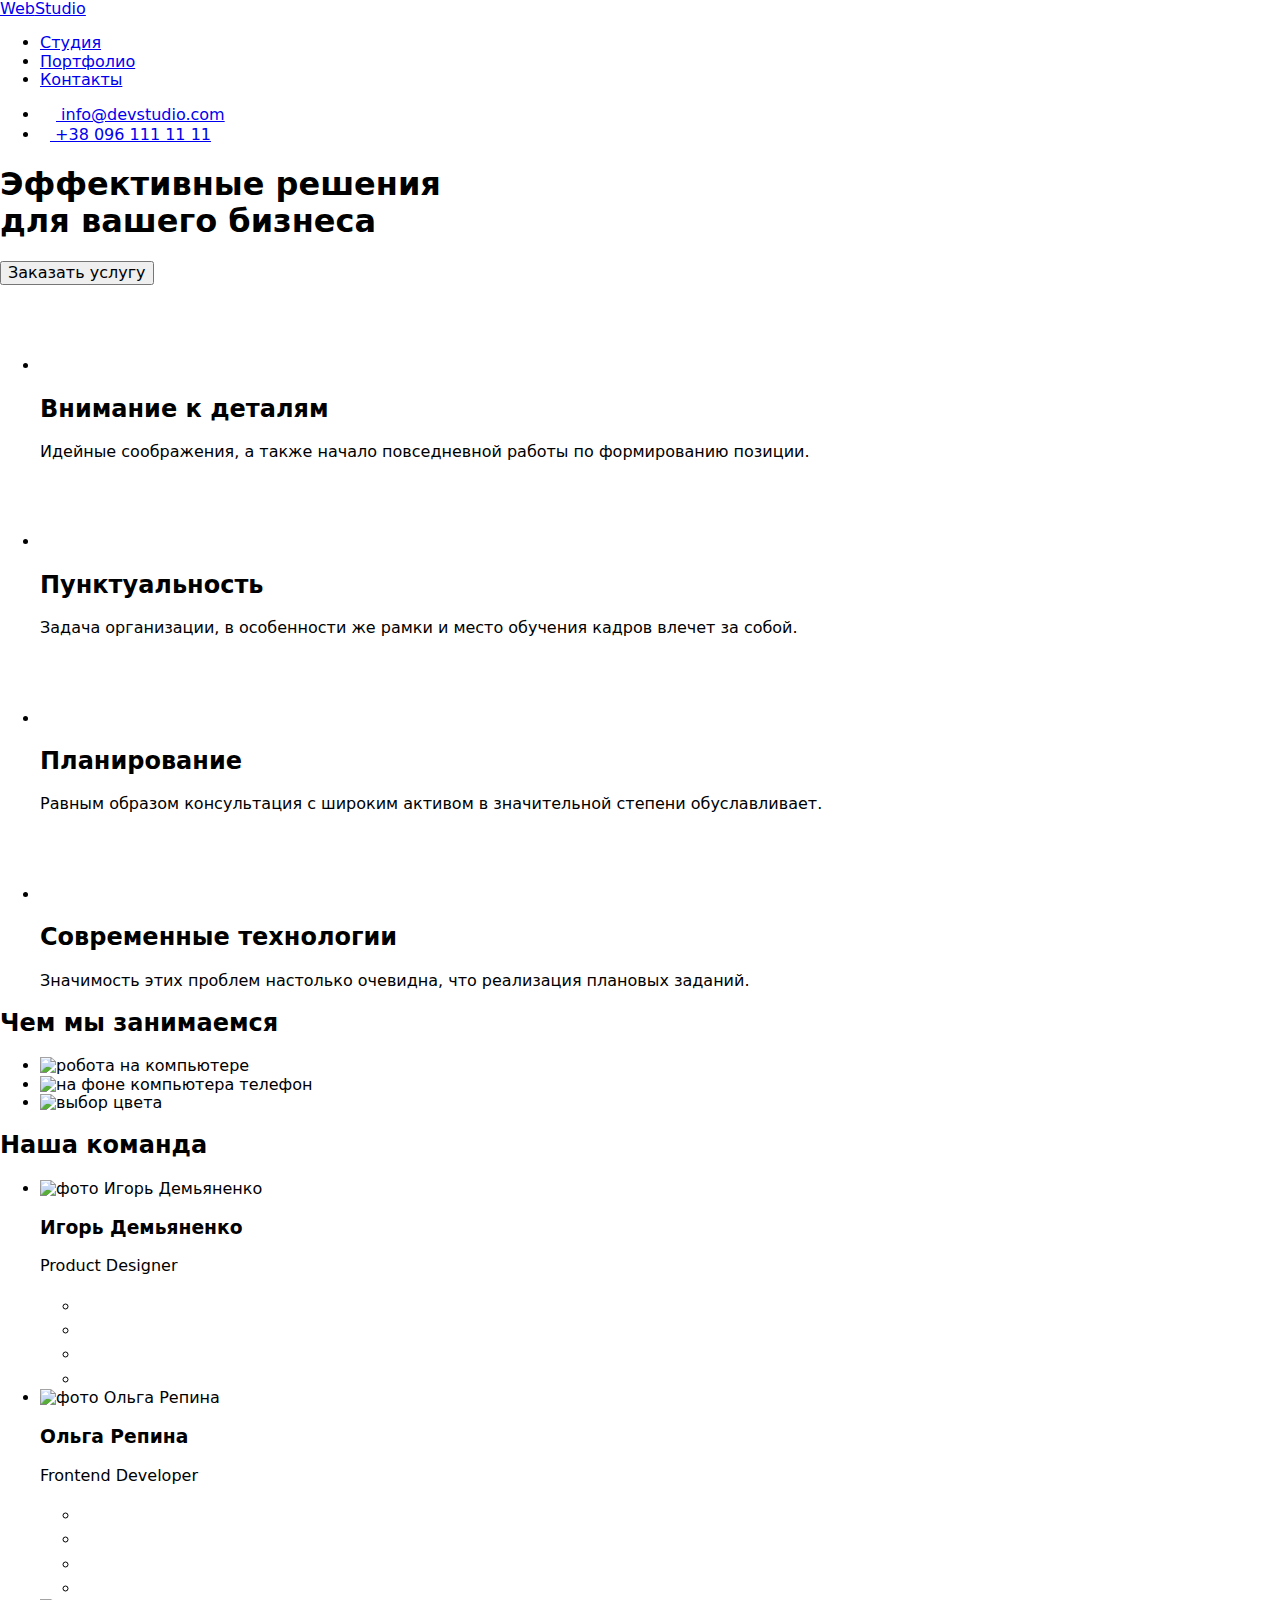
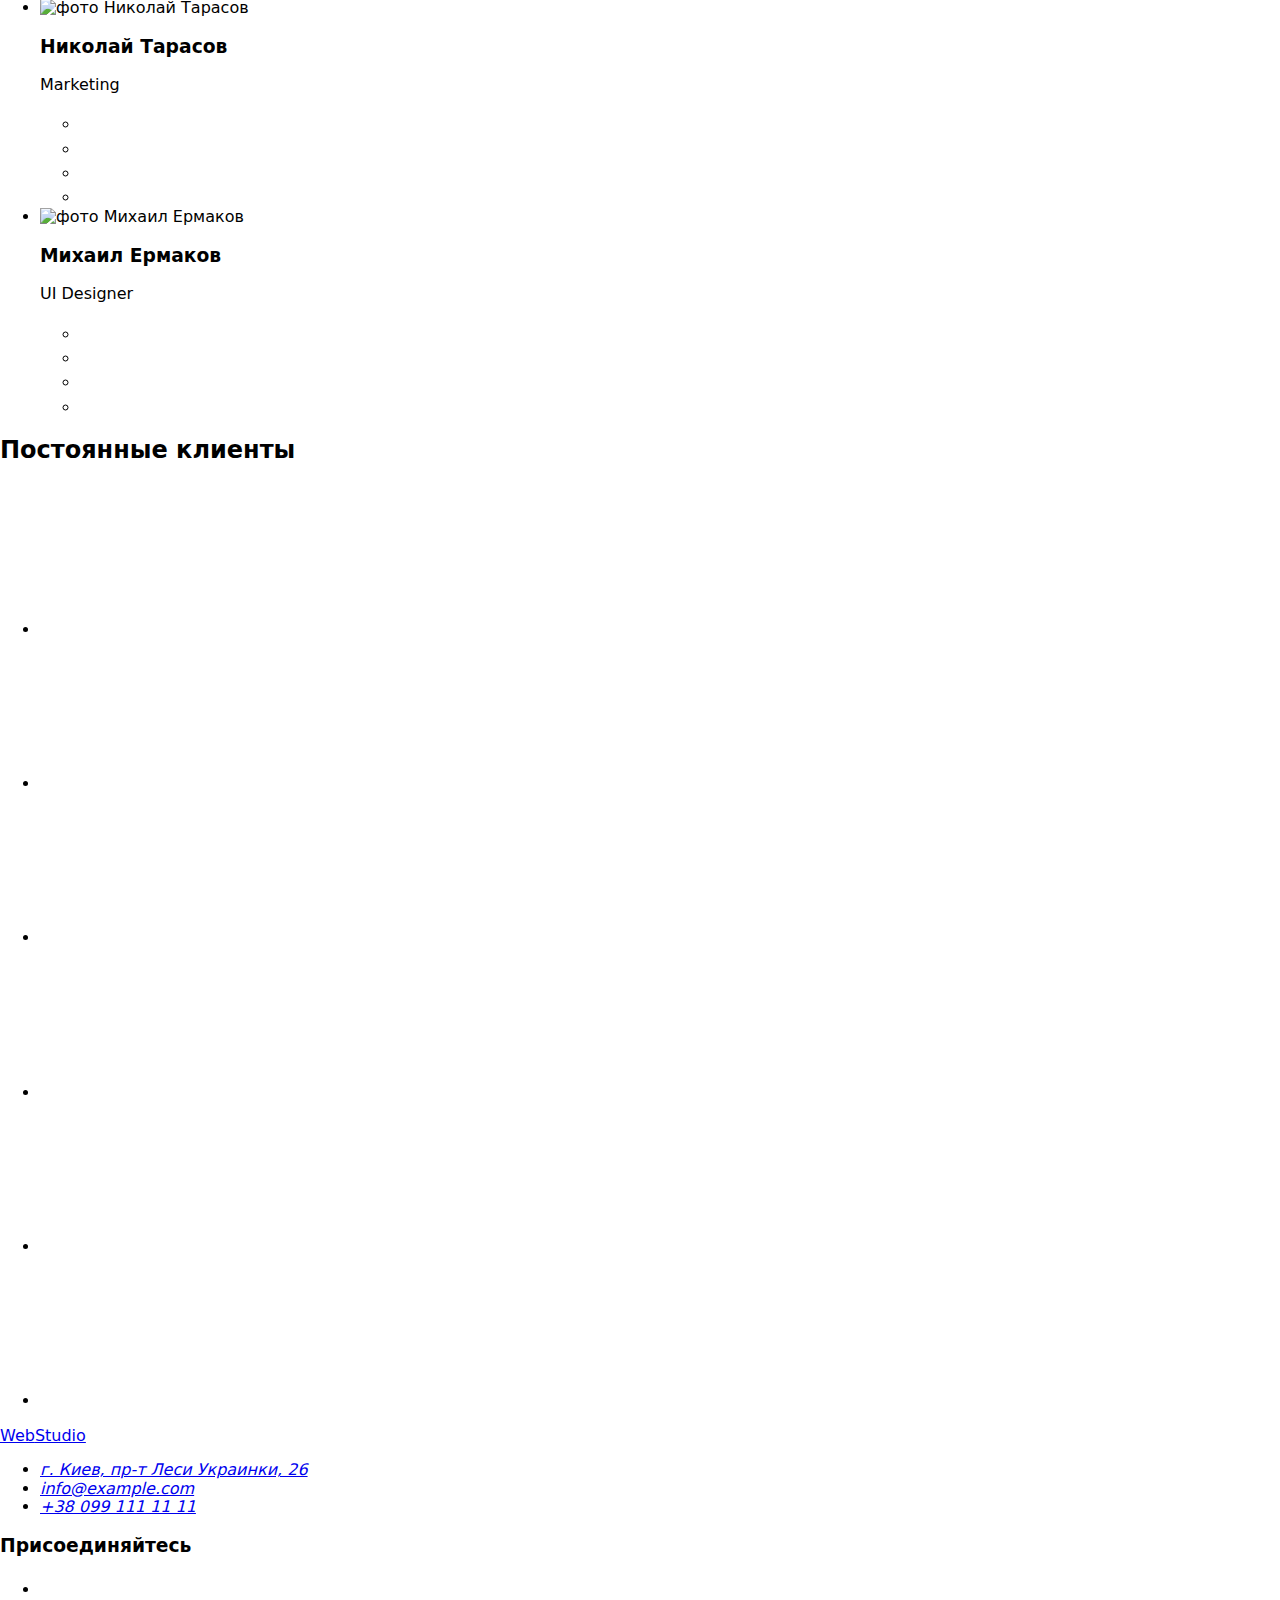
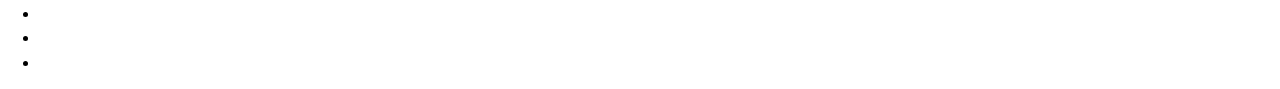
==== index.html @ d93a657e "Create index.html" ====
<!DOCTYPE html>
<html lang="ru">
  <head>
    <meta charset="UTF-8" />
    <meta http-equiv="X-UA-Compatible" content="IE=edge" />
    <meta name="viewport" content="width=device-width, initial-scale=1.0" />

    <link rel="preconnect" href="https://fonts.googleapis.com" />
    <link rel="preconnect" href="https://fonts.gstatic.com" crossorigin />
    <link
      href="https://fonts.googleapis.com/css2?family=Raleway:wght@700&family=Roboto:wght@400;500;700;900&display=swap"
      rel="stylesheet"
    />
    <link
      rel="stylesheet"
      href="https://cdnjs.cloudflare.com/ajax/libs/modern-normalize/1.1.0/modern-normalize.min.css"
    />
    <link rel="stylesheet" href="./css/styles.css" />
    <title>Студия</title>
  </head>
  <body>
    <!-- шапка сайта-->
    <header class="header">
      <div class="container main-nav">
        <a href="index.html" class="logo" lang="en"
          ><span class="logo-web">Web</span><span>Studio</span></a
        >

        <nav>
          <ul class="nav-list">
            <li class="nav-list-item">
              <a href="./index.html" class="nav-link current">Студия</a>
            </li>
            <li class="nav-list-item">
              <a href="./portfolio.html" class="nav-link">Портфолио</a>
            </li>
            <li class="nav-list-item">
              <a href="#" class="nav-link">Контакты</a>
            </li>
          </ul>
        </nav>

        <ul class="info-list">
          <li class="info-list-item">
            
            <a href="mailto:info@example.com" class="info-link"
              >
              <svg class="info-icon" width="16px" height="12px">
              <use href="./images/symbol-defs.svg#icon-envelope"></use>
            </svg><span> info@devstudio.com</span></a
            >
          </li>
          <li class="info-list-item">
            
            <a href="tel:+380991111111" class="info-link"><svg class="info-icon" width="10px" height="16px">
              <use href="./images/symbol-defs.svg#icon-tel"></use>
            </svg><span> +38 096 111 11 11</span>
              </a>
          </li>
        </ul>
      </div>
    </header>
    <!-- основная часть сайта-->
    <main>
      <!--герой-->

      <section class="hero">
        <h1 class="hero-text">
          Эффективные решения <br />
          для вашего бизнеса
        </h1>
        <button class="hero-button" type="button">Заказать услугу</button>
      </section>

      <!-- Особенности-->
      <section class="section">
        <div class="container">
          <ul class="feature-list">
            <li class="feature-list-item">
             <div class="feature-img"> <svg width="70px" height="70px">
                <use class="feature-img-1" href="./images/symbol-defs.svg#icon-Vector"></use>
              </svg></div>
              <h2 class="feature-item-title">Внимание к деталям</h2>
              <p class="feature-item-text">
                Идейные соображения, а также начало повседневной работы по
                формированию позиции.
              </p>
            </li>

            <li class="feature-list-item">
              <div class="feature-img"> <svg width="70px" height="70px">
                <use class="feature-img-1" href="./images/symbol-defs.svg#icon-Vector-1" ></use>
              </svg></div>
              <h2 class="feature-item-title">Пунктуальность</h2>
              <p class="feature-item-text">
                Задача организации, в особенности же рамки и место обучения
                кадров влечет за собой.
              </p>
            </li>

            <li class="feature-list-item">
              <div class="feature-img"> <svg width="70px" height="70px">
                <use class="feature-img-1" href="./images/symbol-defs.svg#icon-Vector-2"></use>
              </svg></div>
              <h2 class="feature-item-title">Планирование</h2>
              <p class="feature-item-text">
                Равным образом консультация с широким активом в значительной
                степени обуславливает.
              </p>
            </li>

            <li class="feature-list-item">
              <div class="feature-img"> <svg width="70px" height="70px">
                <use class="feature-img-1" href="./images/symbol-defs.svg#icon-astronaut"></use>
              </svg></div>
              <h2 class="feature-item-title">Современные технологии</h2>
              <p class="feature-item-text">
                Значимость этих проблем настолько очевидна, что реализация
                плановых заданий.
              </p>
            </li>
          </ul>
        </div>
      </section>

      <section class="container">
        <h2 class="title">Чем мы занимаемся</h2>
        <ul class="title-list">
          <li>
          
              <img
                src="./images/img-01.jpg"
                width="370"
                alt="робота на компьютере"
            />
          </li>

          <li>
            <img
                src="./images/img-02.jpg"
                width="370"
                alt="на фоне компьютера телефон"
            />
          </li>

          <li>
             <img src="./images/img-03.jpg" width="370" alt="выбор цвета"
            /></a>
          </li>
        </ul>
      </section>

      <!--наша команда-->

      <section class="team-info section">
        <div class="container">
          <h2 class="title">Наша команда</h2>

          <ul class="team-work">
            <li class="team-card">
              <div class="team">
                <img
                  src="./images/img-1.jpg"
                  width="270"
                  alt="фото Игорь Демьяненко "
                />

                <div class="team-content">
                  <h3 class="team-name">Игорь Демьяненко</h3>
                  <p class="team-text">Product Designer</p>
                  <ul class="social-link">
                    <li class="social-team-item">
               <a class="social-team-link" href="#">
                    <svg class="social-team" width="20px" height="20px"><use href="images\symbol-defs.svg#icon-instagram"></use></svg></a></li>
                    
                    <li class="social-team-item">
               <a class="social-team-link" href="#">
                 <svg class="social-team" width="20px" height="20px"><use href="images\symbol-defs.svg#icon-twitter"></use></svg></a></li>
                   <li class="social-team-item">
               <a class="social-team-link" href="#">                 
                 <svg class="social-team" width="20px" height="20px"><use href="images\symbol-defs.svg#icon-facebook"></use></svg></a></li>
                    <li class="social-team-item">
               <a class="social-team-link" href="#"> 
                   <svg class="social-team" width="20px" height="20px"><use href="images\symbol-defs.svg#icon-linkedin"></use></svg></a></li>
                   
                  </ul>
                </div> 
              </div>
            </li>

            <li class="team-card">
              <div class="team">
                <img
                  src="./images/img-2.jpg"
                  width="270"
                  alt="фото Ольга Репина"
                />
                <div class="team-content">
                  <h3 class="team-name">Ольга Репина</h3>
                  <p class="team-text">Frontend Developer</p>
                  <ul class="social-link">
                    <li class="social-team-item">
               <a class="social-team-link" href="#">
                    <svg class="social-team" width="20px" height="20px"><use href="images\symbol-defs.svg#icon-instagram"></use></svg></a></li>
                    
                    <li class="social-team-item">
               <a class="social-team-link" href="#">
                 <svg class="social-team" width="20px" height="20px"><use href="images\symbol-defs.svg#icon-twitter"></use></svg></a></li>
                   <li class="social-team-item">
               <a class="social-team-link" href="#">                 
                 <svg class="social-team" width="20px" height="20px"><use href="images\symbol-defs.svg#icon-facebook"></use></svg></a></li>
                    <li class="social-team-item">
               <a class="social-team-link" href="#"> 
                   <svg class="social-team" width="20px" height="20px"><use href="images\symbol-defs.svg#icon-linkedin"></use></svg></a></li>
                   
                  </ul>
                </div>
              </div>
            </li>

            <li class="team-card">
              <div class="team">
                <img
                  src="./images/img-3.jpg"
                  width="270"
                  alt="фото Николай Тарасов "
                />
                <div class="team-content">
                  <h3 class="team-name">Николай Тарасов</h3>
                  <p class="team-text">Marketing</p>
                  <ul class="social-link">
                    <li class="social-team-item">
               <a class="social-team-link" href="#">
                    <svg class="social-team" width="20px" height="20px"><use href="images\symbol-defs.svg#icon-instagram"></use></svg></a></li>
                    
                    <li class="social-team-item">
               <a class="social-team-link" href="#">
                 <svg class="social-team" width="20px" height="20px"><use href="images\symbol-defs.svg#icon-twitter"></use></svg></a></li>
                   <li class="social-team-item">
               <a class="social-team-link" href="#">                 
                 <svg class="social-team" width="20px" height="20px"><use href="images\symbol-defs.svg#icon-facebook"></use></svg></a></li>
                    <li class="social-team-item">
               <a class="social-team-link" href="#"> 
                   <svg class="social-team" width="20px" height="20px"><use href="images\symbol-defs.svg#icon-linkedin"></use></svg></a></li>
                   
                  </ul>
                </div>
              </div>
            </li>

            <li class="team-card">
              <div class="team">
                <img
                  src="./images/img-4.jpg"
                  width="270"
                  alt="фото Михаил Ермаков "
                />
                <div class="team-content">
                  <h3 class="team-name">Михаил Ермаков</h3>
                  <p class="team-text">UI Designer</p>
                  <ul class="social-link">
                    <li class="social-team-item">
               <a class="social-team-link" href="#">
                    <svg class="social-team" width="20px" height="20px"><use href="images\symbol-defs.svg#icon-instagram"></use></svg></a></li>
                    
                    <li class="social-team-item">
               <a class="social-team-link" href="#">
                 <svg class="social-team" width="20px" height="20px"><use href="images\symbol-defs.svg#icon-twitter"></use></svg></a></li>
                   <li class="social-team-item">
               <a class="social-team-link" href="#">                 
                 <svg class="social-team" width="20px" height="20px"><use href="images\symbol-defs.svg#icon-facebook"></use></svg></a></li>
                    <li class="social-team-item">
               <a class="social-team-link" href="#"> 
                   <svg class="social-team" width="20px" height="20px"><use href="images\symbol-defs.svg#icon-linkedin"></use></svg></a></li>
                   
                  </ul>
                </div>
              </div>
            </li>
          </ul>
        </div>
      </section>


      <!--Постоянные клиенты-->

      <section class="section">
        <div class="container">
          <h2 class="title">Постоянные клиенты</h2>
        
          <ul class="client list">
          
            <li class="client-item">
             <a href="" class="client-link"> 
               <svg class="client-icon">
                <use class="client-icon-img" href="./images/symbol-defs.svg#icon-Union-1" ></use>
              </svg>
              </a>
              </li>

             <li class="client-item">
             <a href="" class="client-link"> 
               <svg class="client-icon">
                <use class="" href="./images/symbol-defs.svg#icon-group-1" width="106" height="60"></use>
              </svg>
              </a>
              </li>

            <li class="client-item">
             <a href="" class="client-link"> 
               <svg class="client-icon">
                <use class="" href="./images/symbol-defs.svg#icon-Logo" width="106" height="60"></use>
              </svg>
              </a>
              </li>

           <li class="client-item">
             <a href="" class="client-link"> 
               <svg class="client-icon">
                <use class="" href="./images/symbol-defs.svg#icon-Logo-1" width="106" height="60"></use>
              </svg>
              </a>
              </li>

            <li class="client-item">
             <a href="" class="client-link"> 
               <svg class="client-icon">
                <use class="" href="./images/symbol-defs.svg#icon-Logo-2" width="106" height="60"></use>
              </svg>
              </a>
              </li>


            <li class="client-item">
             <a href="" class="client-link"> 
               <svg class="client-icon">
                <use class="" href="./images/symbol-defs.svg#icon-Logo-3" width="106" height="60"></use>
              </svg>
              </a>
              </li>




        </ul>
      </section>
    </main>





    
    <footer class="footer">
      <div class="container footer-container">
        <div>
          <a href="#" class="logo" lang="en"
            ><span class="logo-web">Web</span
            ><span class="logo-footer">Studio</span></a
            >
             <address class="address">
              <ul class="footer-address-list">
                 <li>
                   <a
                class="footer-address"
                href="https://www.google.com.ua/maps/?q=50.42672,30.53834"
              >
                г. Киев, пр-т Леси Украинки, 26</a
              >
            </li>
            <li class="info-list link">
              <a class="footer-address-navigate" href="mailto:info@example.com"
                >info@example.com</a
              >
            </li>
            <li class="info-list link">
              <a class="footer-address-navigate" href="tel:+380991111111"
                >+38 099 111 11 11
              </a>
            </li>
          </ul>
        </address>
       </div>

        <div class="join-container">
         <div class="container-footer-svg">
          <h3 class="footer-title">Присоединяйтесь</h3>
          <ul class="social-footer-list"> 
             <li class="social-footer-item">
               <a class="social-footer-link" href="#">
                    <svg class="social-footer" width="20px" height="20px"><use href="images\symbol-defs.svg#icon-instagram"></use></svg></a></li>
                    
                    <li class="social-footer-item">
               <a class="social-footer-link" href="#">
                 <svg class="social-footer" width="20px" height="20px"><use href="images\symbol-defs.svg#icon-twitter"></use></svg></a></li>
                   
                 <li class="social-footer-item">
               <a class="social-footer-link" href="#">                 
                 <svg class="social-footer" width="20px" height="20px"><use href="images\symbol-defs.svg#icon-facebook"></use></svg></a></li>
                   
                <li class="social-footer-item">
               <a class="social-footer-link" href="#"> 
                   <svg class="social-footer" width="20px" height="20px"><use href="images\symbol-defs.svg#icon-linkedin"></use></svg></a></li>
                
          </ul>
          </div>
        </div>
      </div>
      
    </footer>
  </body>
</html>
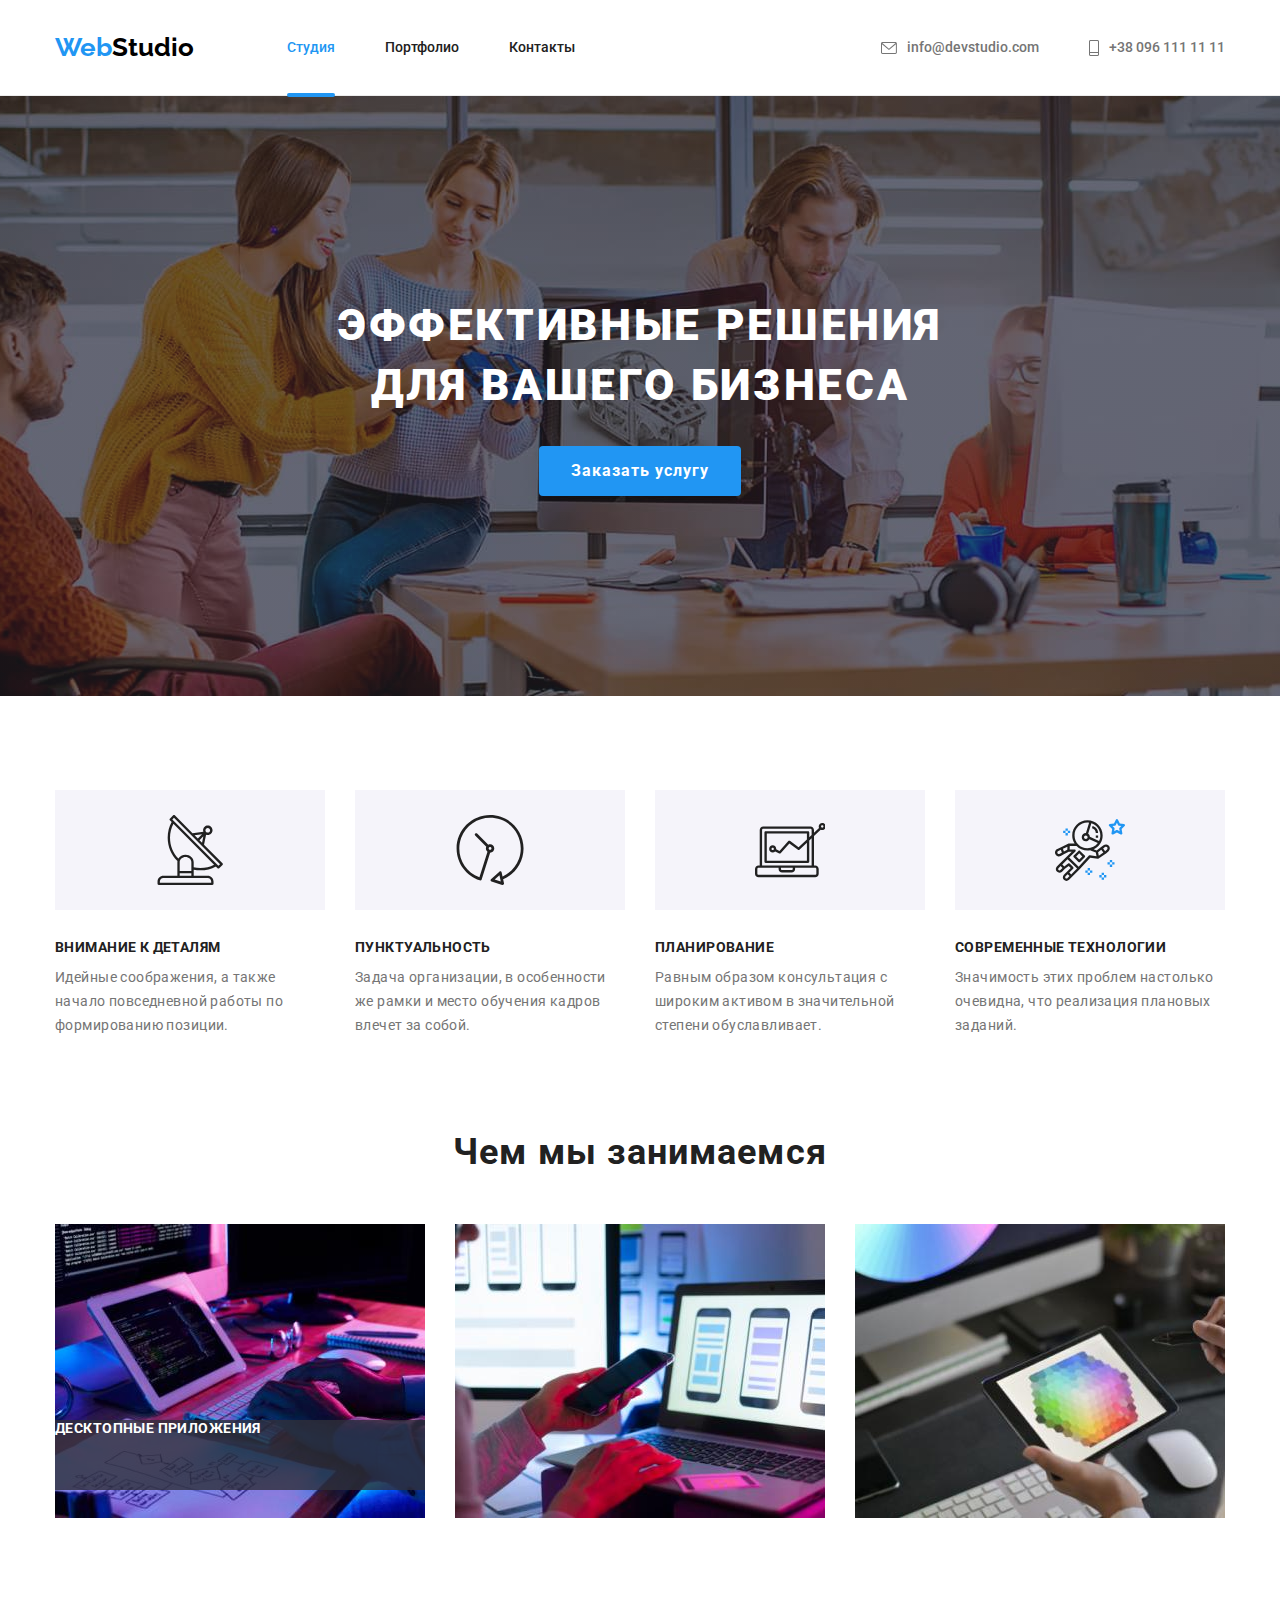
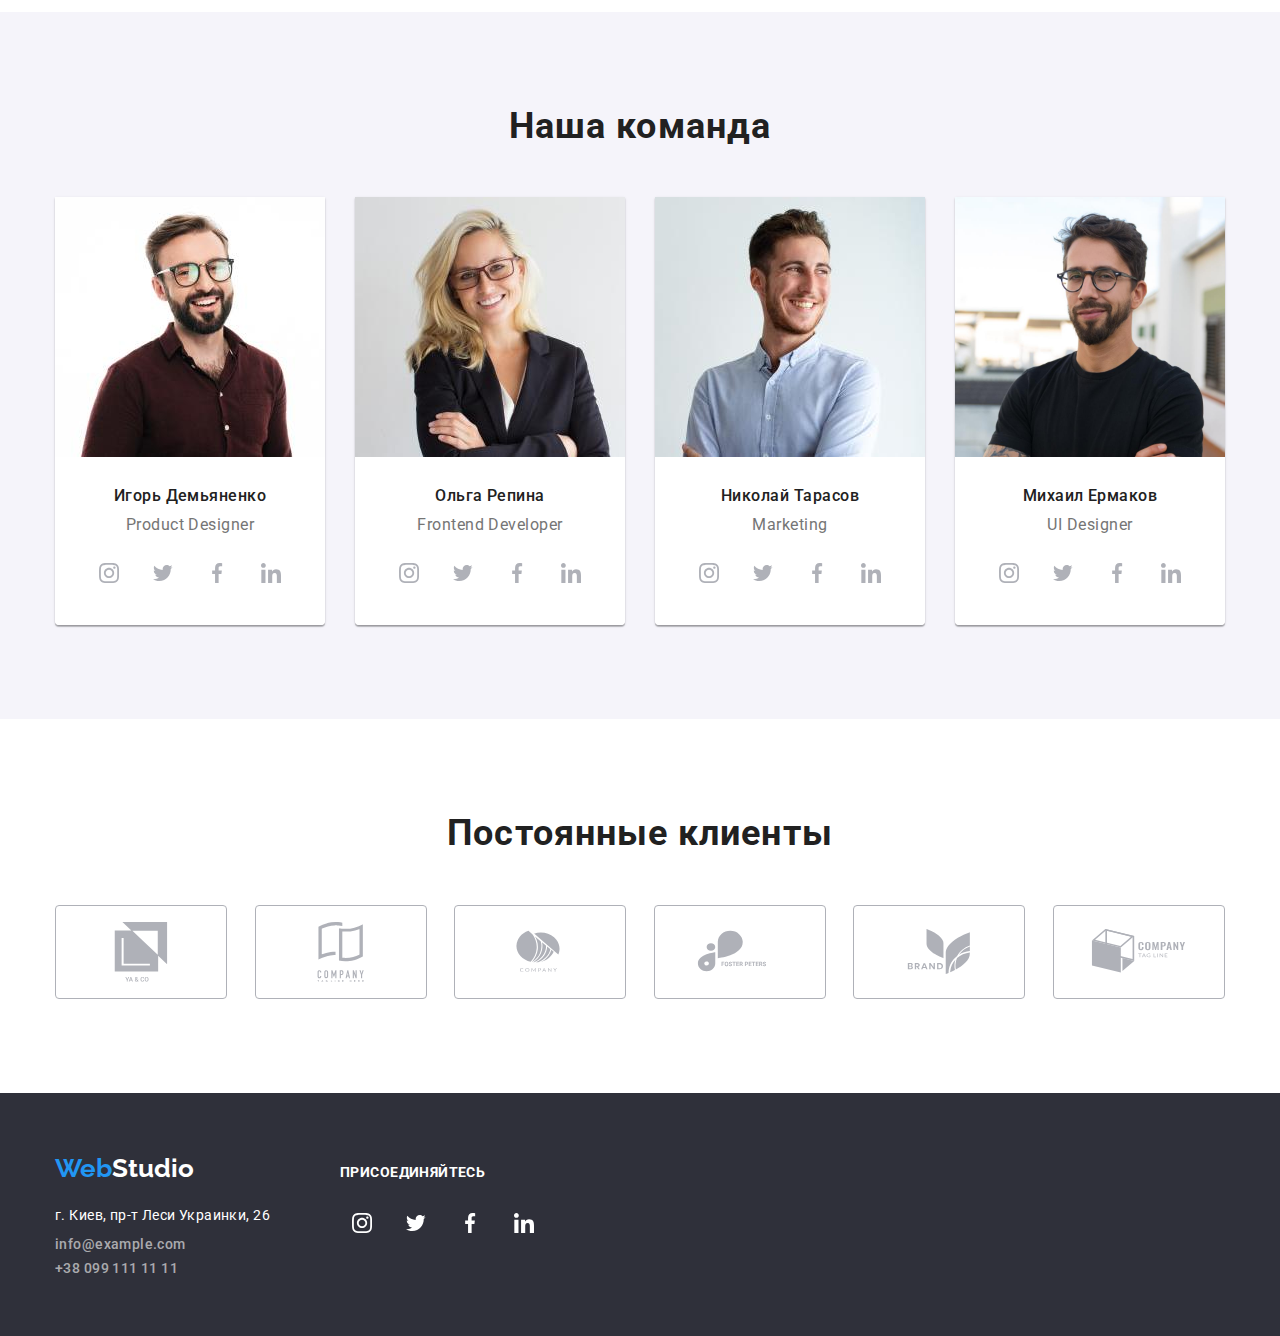
==== commit f6591670: "Update index.html" ====
--- a/index.html
+++ b/index.html
@@ -21,7 +21,7 @@
   <body>
     <!-- шапка сайта-->
     <header class="header">
-      <div class="container main-nav">
+      <div class="container  main-nav">
         <a href="index.html" class="logo" lang="en"
           ><span class="logo-web">Web</span><span>Studio</span></a
         >
@@ -29,7 +29,8 @@
         <nav>
           <ul class="nav-list">
             <li class="nav-list-item">
-              <a href="./index.html" class="nav-link current">Студия</a>
+              
+              <a href="./index.html" class="nav-link menu current">Студия</a>
             </li>
             <li class="nav-list-item">
               <a href="./portfolio.html" class="nav-link">Портфолио</a>
@@ -127,12 +128,15 @@
         <h2 class="title">Чем мы занимаемся</h2>
         <ul class="title-list">
           <li>
-          
+          <div class="title-thumb"></div>
               <img
                 src="./images/img-01.jpg"
                 width="370"
                 alt="робота на компьютере"
             />
+            <div  class="title-action">
+          <p>Десктопные приложения</p></div>
+        </div>
           </li>
 
           <li>
--- a/css/styles.css
+++ b/css/styles.css
@@ -0,0 +1,605 @@
+:root {
+  --primary-text-color: #212121;
+  --primary-bgc: #ffffff;
+  --button-bgc: #afb1b8;
+  --title-color: #757575;
+  --title-black: #2f303a;
+  --accent-color: #2196f3;
+  --bgc-button: #f5f4fa;
+  --title-text-color: #000000;
+  --border: #eeeeee;
+  --border-header: #ececec;
+  --hero-bgc: rgba(47, 48, 58, 0.4);
+  --white-grau:rgba(255, 255, 255, 0.6);
+}
+
+body {
+  color: var(--primary-text-color);
+  background-color: var(--primary-bgc);
+  font-family: "Roboto", sans-serif;
+}
+
+h1,
+h2,
+h3,
+p,
+a,
+ul {
+  margin: 0px;
+  padding: 0px;
+
+  text-decoration: none;
+}
+
+ul {
+  list-style: none;
+}
+
+img {
+  display: block;
+  max-width: 100%;
+  height: auto;
+}
+
+.container {
+  width: 1200px;
+  padding: 0 15px;
+  margin-left: auto;
+  margin-right: auto;
+}
+
+/* logo */
+
+.logo {
+  color: var(--title-text-color);
+  font-family: Raleway;
+  font-weight: 700;
+  font-size: 26px;
+  line-height: 1.2;
+  text-decoration: none;
+}
+
+.logo-web {
+  color: var(--accent-color);
+}
+
+.logo-footer {
+  color: var(--primary-bgc);
+}
+
+/* шапка */
+.header {
+  border-bottom: 1px solid var(--border-header);
+  padding: 32px 0;
+}
+
+.main-nav {
+  display: flex;
+  align-items: center;
+  
+}
+.nav-list,
+.info-list {
+  display: flex;
+  font-weight: 500;
+  font-size: 14px;
+  line-height: 1.06;
+}
+.nav-link.current {
+  color: var(--accent-color);
+ 
+}
+
+.nav-list {
+  display: flex;
+  margin-left: 93px;
+  
+}
+.info-list {
+  margin-left: auto;
+  display: flex;
+  align-items: center;
+}
+
+.nav-list-item:not(:last-child),
+.info-list-item:not(:last-child) {
+  margin-right: 50px;
+}
+
+.nav-link {
+  color: var(--primary-text-color);
+  
+
+}
+.nav-link.menu.current {
+
+position: relative;
+}
+
+
+.nav-link.menu.current::after {
+content: "";
+position: absolute;
+display:block;
+width: 100%;
+height: 4px;
+top: 54px;
+
+background: #2196F3;
+border-radius: 2px;
+
+}
+
+
+
+.info-link {
+  color: var(--title-color);
+  align-items: center;
+  display: flex;
+}
+
+.nav-list :hover,
+.nav-list :focus {
+  color: var(--accent-color);
+}
+
+.info-link :hover,
+.info-link :focus {
+  color: var(--accent-color);
+  text-decoration: none;
+}
+
+.info-icon {
+  margin-right: 10px;
+  text-decoration: none;
+  fill: currentColor;
+}
+
+/* герой */
+
+.hero {
+  padding: 200px 0;
+  margin-left: auto;
+  margin-right: auto;
+  background: var(--title-black);
+  text-align: center;
+  height: 600px;
+  max-width: 1600px;
+  background-size: cover;
+  background-repeat: no-repeat;
+  background-position: center;
+  background-image: linear-gradient(
+      var(--hero-bgc),
+      var(--hero-bgc)
+    ),
+    url(../images/imghero.jpg);
+    display: block;
+}
+
+.hero-text {
+  margin-bottom: 30px;
+  list-style: none;
+  color: var(--primary-bgc);
+  font-weight: 900;
+  font-size: 44px;
+  line-height: 1.36;
+  text-align: center;
+  letter-spacing: 0.06em;
+  text-transform: uppercase;
+}
+.hero .hero-button {
+  padding: 10px 32px;
+  background-color: var(--accent-color);
+  color: var(--primary-bgc);
+  display: inline-block;
+  align-items: center;
+
+  letter-spacing: 0.06em;
+  box-shadow: 0px 4px 4px rgba(0, 0, 0, 0.15);
+  border-radius: 4px;
+  border: none;
+  font-weight: bold;
+  font-size: 16px;
+  line-height: 1.87;
+  cursor: pointer;
+}
+
+.hero .hero-button:focus,
+.hero .hero-button:hover {
+  color: var(--primary-bgc);
+  background-color: var(--accent-color);
+}
+
+/* section */
+
+.section {
+  padding: 94px 0;
+}
+
+.feature-item-title {
+  margin-bottom: 10px;
+  font-size: 14px;
+  line-height: 1.14;
+  letter-spacing: 0.03em;
+  text-transform: uppercase;
+  list-style: none;
+  color: var(--primary-text-color);
+}
+
+.feature-list {
+  display: flex;
+  justify-content: space-between;
+}
+
+.feature-item-text {
+  font-size: 14px;
+  line-height: 1.71;
+  list-style: none;
+  letter-spacing: 0.03em;
+  color: var(--title-color);
+}
+
+.feature-list-item {
+  width: 270px;
+}
+
+.feature-img {
+  width: 270px;
+  height: 120px;
+  background: var(--bgc-button);
+  padding: 25px 100px;
+  margin-bottom: 30px;
+}
+
+.feature-img-1 {
+  fill: var(--primary-text-color);
+  display: flex;
+  justify-content: center;
+  align-items: center;
+}
+
+.title {
+  margin-bottom: 50px;
+  list-style: none;
+  color: var(--primary-text-color);
+  font-weight: bold;
+  font-size: 36px;
+  line-height: 1.16;
+  text-align: center;
+  letter-spacing: 0.03em;
+}
+
+.title-list {
+  
+  justify-content: space-between;
+  display: flex;
+  padding-bottom: 94px;
+}
+.title-thumb {
+position: relative;
+
+}
+.title-action {
+  position: absolute;
+width: 370px;
+height: 70px;
+
+top: 1420px;
+display: flex;
+background: rgba(47, 48, 58, 0.8);
+font-family: Roboto;
+font-style: normal;
+font-weight: bold;
+font-size: 14px;
+line-height: 16px;
+text-align: center;
+letter-spacing: 0.03em;
+text-transform: uppercase;
+
+color: #FFFFFF;
+}
+
+/*наша команда */
+
+.team-info {
+  background-color: var(--bgc-button);
+}
+
+.team-work {
+  justify-content: space-between;
+  display: flex;
+}
+
+.team-card {
+  box-shadow: 0px 1px 3px rgba(0, 0, 0, 0.12), 0px 1px 1px rgba(0, 0, 0, 0.14),
+    0px 2px 1px rgba(0, 0, 0, 0.2);
+  border-radius: 0px 0px 4px 4px;
+}
+
+.team {
+  box-shadow: var(--title-color);
+}
+
+.team-content {
+  padding: 30px 0;
+
+  text-align: center;
+  background-color: var(--primary-bgc);
+  border-radius: 0px 0px 4px 4px;
+}
+
+.team-name {
+  color: var(--primary-text-color);
+  font-weight: 500;
+  font-size: 16px;
+  line-height: 1.18;
+  letter-spacing: 0.03em;
+}
+
+.team-text {
+  padding-top: 10px;
+
+  color: var(--title-color);
+  font-weight: normal;
+  font-size: 16px;
+  line-height: 1.18;
+  letter-spacing: 0.03em;
+}
+
+.social-link {
+  margin-top: 16px;
+  display: flex;
+  align-items: center;
+  justify-content: center;
+  list-style: none;
+}
+
+
+
+.social-team-link {
+  display: flex;
+  justify-content: center;
+  align-items: center;
+  width: 44px;
+  height: 44px;
+  border-radius: 50%;
+  background-color: var(--primary-bgc);
+}
+
+.social-team {
+ 
+  fill: var(--button-bgc);
+}
+
+.social-team-item:not(:last-child) {
+  margin-right: 10px;
+}
+.social-team-link :hover,
+.social-team-item :hover {
+  background-color: var(--accent-color);
+  fill: var(--bgc-button);
+   
+}
+.social-team-link:hover .social-team  {
+  fill: var(--bgc-button);
+}
+
+/* Постоянные клиенты */
+
+.client.list {
+  display: flex;
+  justify-content: space-between;
+  
+}
+
+.client-item {
+  justify-content: center;
+  align-items: center;
+  box-sizing: border-box;
+  
+}
+
+.client-link {
+  display: flex;
+  padding: 16px 32px;
+  box-sizing: border-box;
+  border-radius: 4px;
+  border: 1px solid var(--button-bgc);
+  justify-content: center;
+  align-items: center;
+}
+
+.client-icon {
+  width: 106px;
+  height: 60px;
+  fill: currentColor;
+  color: #afb1b8;
+}
+.client-link:hover .client-icon {
+   fill: var(--accent-color);
+   
+}
+
+.client-link:hover{
+  border: 1px solid var(--accent-color);
+}
+/* Футер  */
+
+.footer {
+  padding: 60px 0;
+
+  font-family: inherit;
+  background-color: var(--title-black);
+  font-size: 14px;
+}
+
+.address {
+  margin: 20px 0 0;
+}
+
+.footer-address {
+  font-style: normal;
+  color: var(--primary-bgc);
+  text-decoration: none;
+  line-height: 1.71;
+  letter-spacing: 0.03em;
+}
+
+.footer-address-navigate {
+  margin-top: 9px;
+  font-size: 14px;
+ letter-spacing: 0.03em;
+  color: var( --white-grau);
+  text-decoration: none;
+  font-style: normal;
+}
+.footer-container {
+  display: flex;
+  align-items: baseline;
+}
+
+.join-container {
+  width: 206px;
+  height: 80px;
+  margin-left: 70px;
+}
+
+.footer-title {
+  margin-bottom: 20px;
+  font-weight: bold;
+  font-size: 14px;
+  line-height: 1.14;
+  letter-spacing: 0.03em;
+  text-transform: uppercase;
+
+  color: var(--primary-bgc);
+}
+
+.container-flexing {
+  display: flex;
+  align-items: baseline;
+}
+
+.social-footer {
+  width: 20px;
+  height: 20px;
+  fill: var(--primary-bgc);
+}
+.social-footer-list {
+  display: flex;
+  justify-content: center;
+  align-items: center;
+}
+.social-footer-item {
+  width: 44px;
+  height: 44px;
+}
+.social-footer-link {
+  display: flex;
+  justify-content: center;
+  align-items: center;
+  width: 100%;
+  height: 100%;
+  border-radius: 50%;
+  background: var(--primary-bgc)10;
+}
+.social-footer-item:not(:last-child) {
+  margin-right: 10px;
+}
+.social-footer-link:hover {
+  background-color: var(--accent-color);
+}
+
+.container-footer {
+  margin-right: 70px;
+}
+
+/* Портфолио */
+
+/* кнопки в портфолио*/
+.filter .filter-button {
+  padding: 6px 22px;
+  font-weight: 500;
+  font-size: 16px;
+  line-height: 1.62;
+  border-radius: 4px;
+  border: none;
+
+  background: var(--bgc-button);
+  cursor: pointer;
+  color: var(--primary-text-color);
+  font-style: normal;
+  text-align: center;
+}
+.filter-item:not(:last-child) {
+  margin-right: 8px;
+}
+
+.filter-button {
+  margin: 0px;
+  padding: 0px;
+}
+.filter .filter-button:hover,
+.filter .filter-button:focus {
+  color: var(--primary-bgc);
+  background-color: var(--accent-color);
+  box-shadow: 0px 3px 1px rgba(0, 0, 0, 0.1), 0px 1px 2px rgba(0, 0, 0, 0.08),
+    0px 2px 2px rgba(0, 0, 0, 0.12);
+}
+
+.filter {
+  display: flex;
+  justify-content: center;
+}
+
+.portfolio.list {
+  margin-top: 50px;
+
+  display: flex;
+  flex-wrap: wrap;
+  text-decoration: none;
+}
+.portfolio-link {
+  display: block;
+}
+
+
+.portfolio-link:hover {
+  box-shadow: 0px 1px 1px rgba(0, 0, 0, 0.12), 0px 4px 4px rgba(0, 0, 0, 0.06),
+    1px 4px 6px rgba(0, 0, 0, 0.16);
+}
+
+
+.portfolio-item:not(:nth-child(3n)) {
+  margin-right: 30px;
+}
+
+.portfolio-item:not(:nth-last-child(-n + 3)) {
+  margin-bottom: 30px;
+}
+
+.portfolio-content {
+  padding: 20px 24px;
+  background-color: var(--primary-bgc);
+  border: 1px solid var(--border);
+  border-top: none;
+  
+}
+
+.portfolio-item-title {
+  color: var(--primary-text-color);
+  font-weight: bold;
+  font-size: 18px;
+  line-height: 2;
+  letter-spacing: 0.06em;
+}
+
+.portfolio-item-text {
+  padding-top: 4px;
+
+  color: var(--title-color);
+  font-weight: normal;
+  font-size: 16px;
+  line-height: 1.87;
+  letter-spacing: 0.03em;
+}
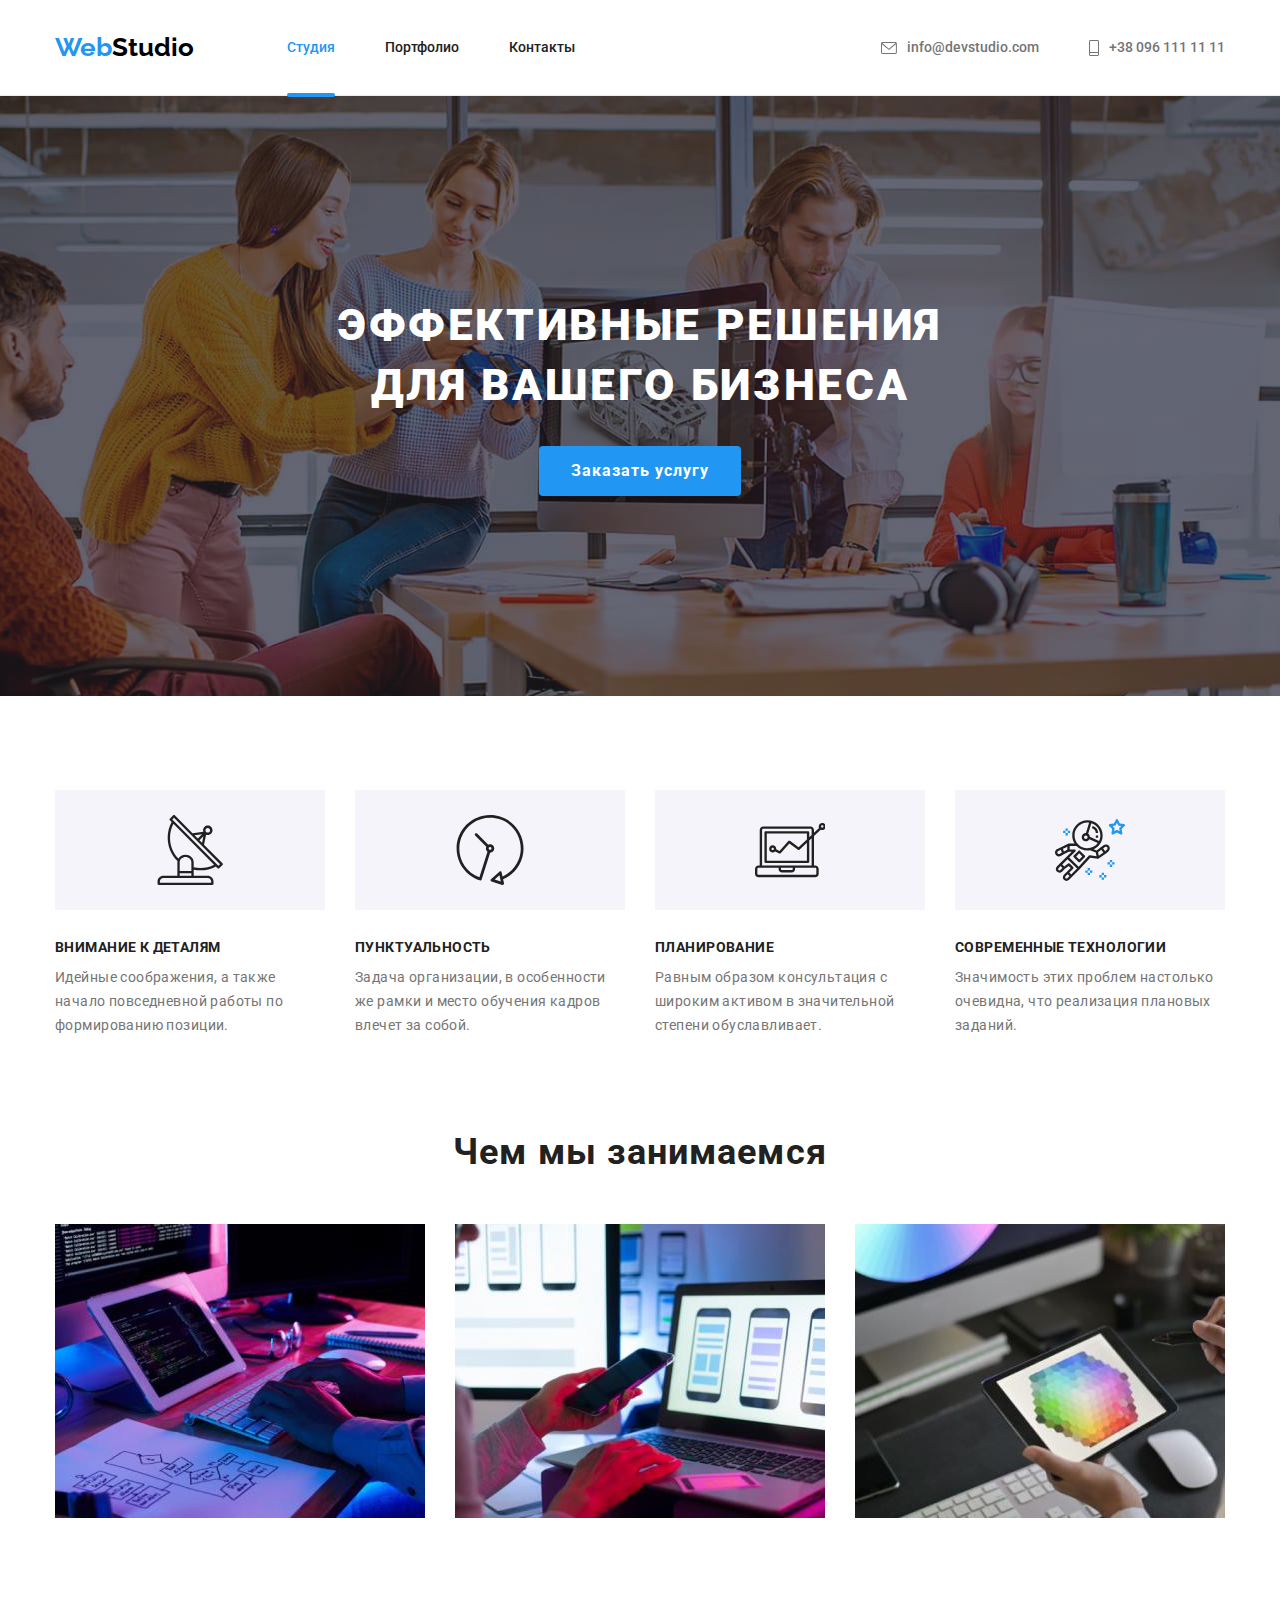
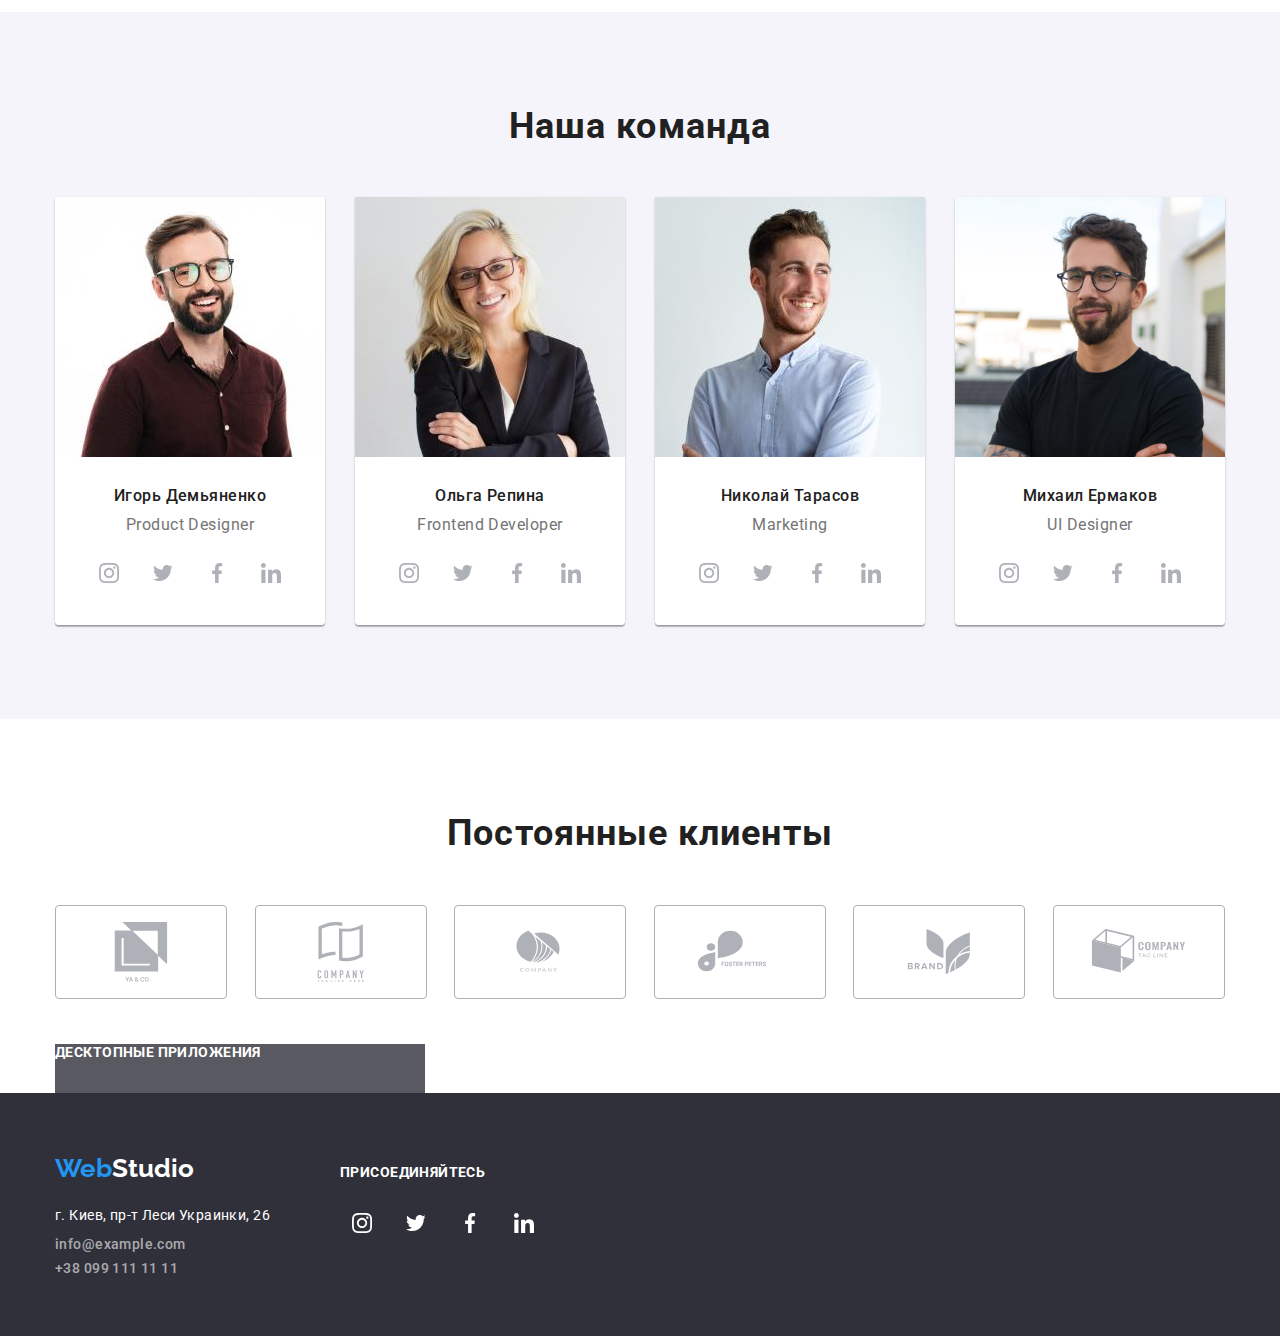
==== commit 0609459c: "Update index.html" ====
--- a/index.html
+++ b/index.html
@@ -128,15 +128,17 @@
         <h2 class="title">Чем мы занимаемся</h2>
         <ul class="title-list">
           <li>
-          <div class="title-thumb"></div>
+          <div class="title-thumb">
               <img
                 src="./images/img-01.jpg"
                 width="370"
                 alt="робота на компьютере"
             />
-            <div  class="title-action">
-          <p>Десктопные приложения</p></div>
-        </div>
+            <div class="title-action">
+              <p>Десктопные приложения</p>
+            </div>
+            
+          </div>
           </li>
 
           <li>
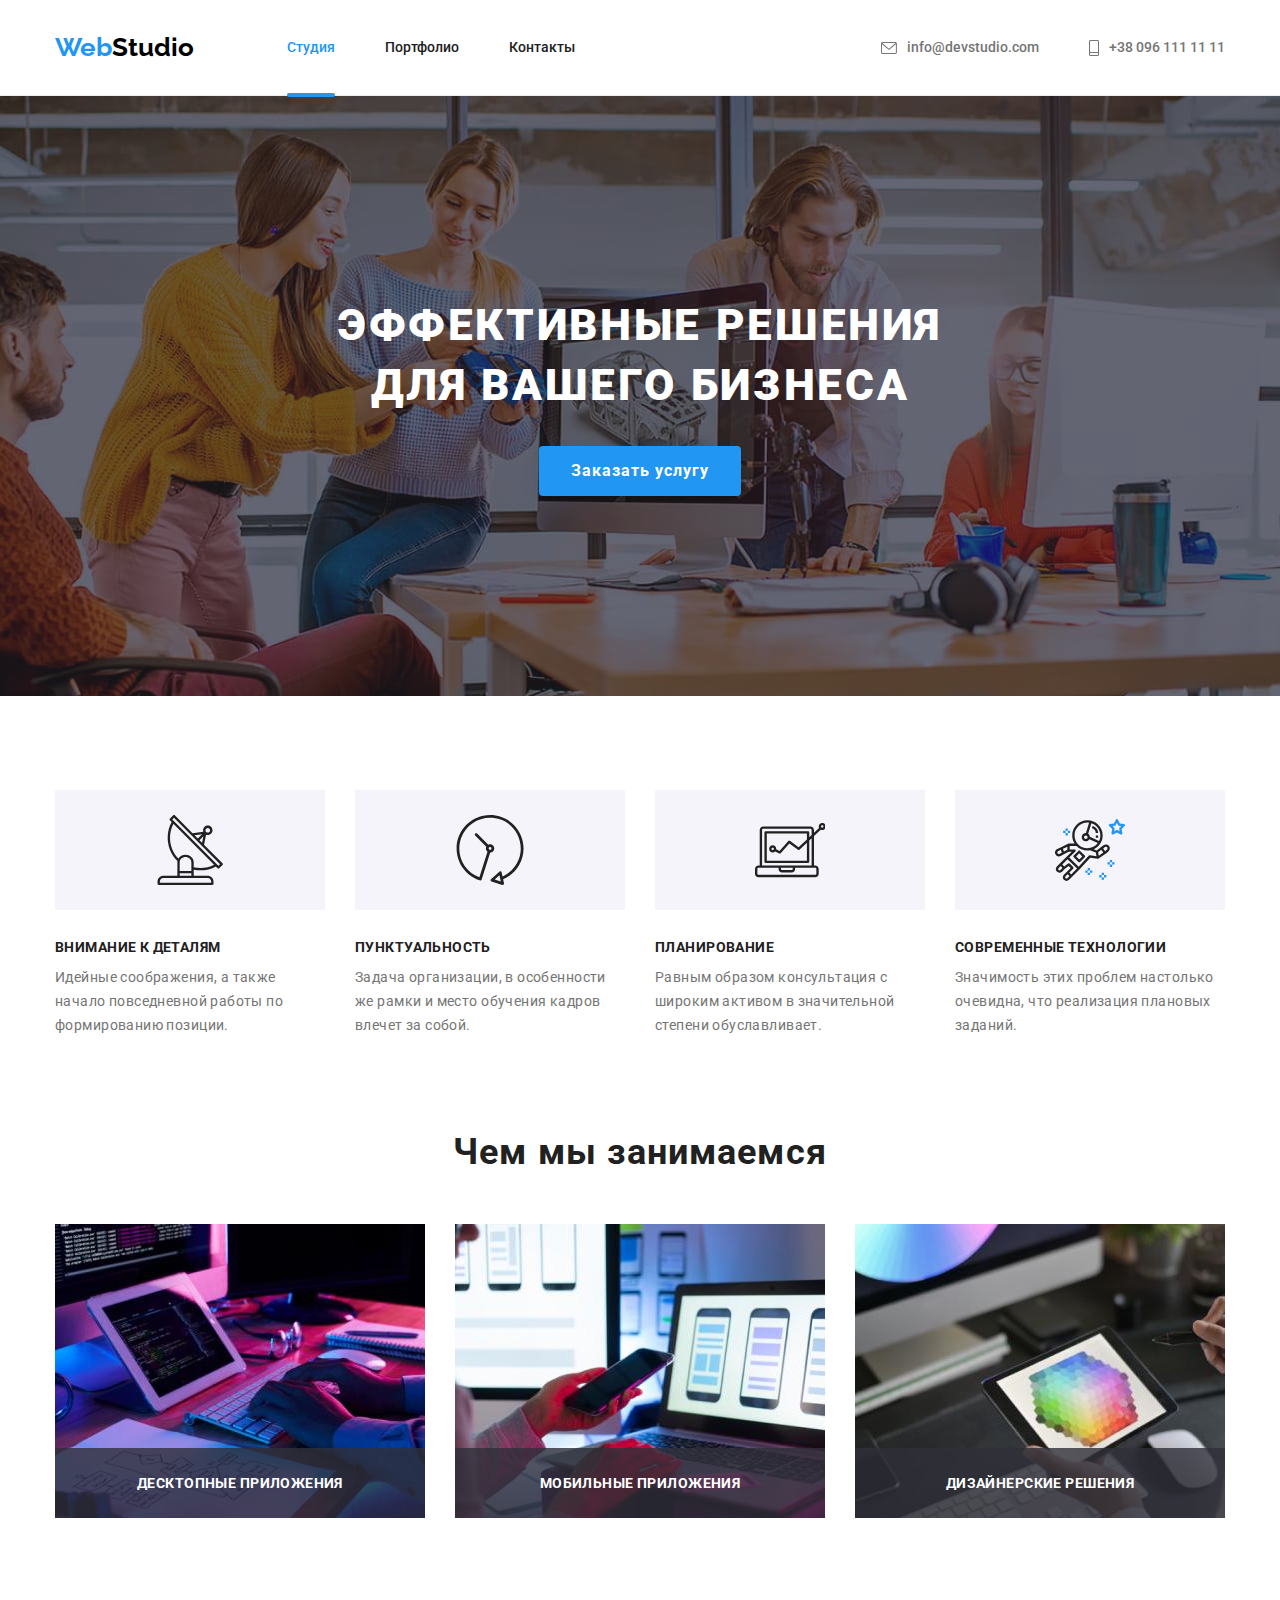
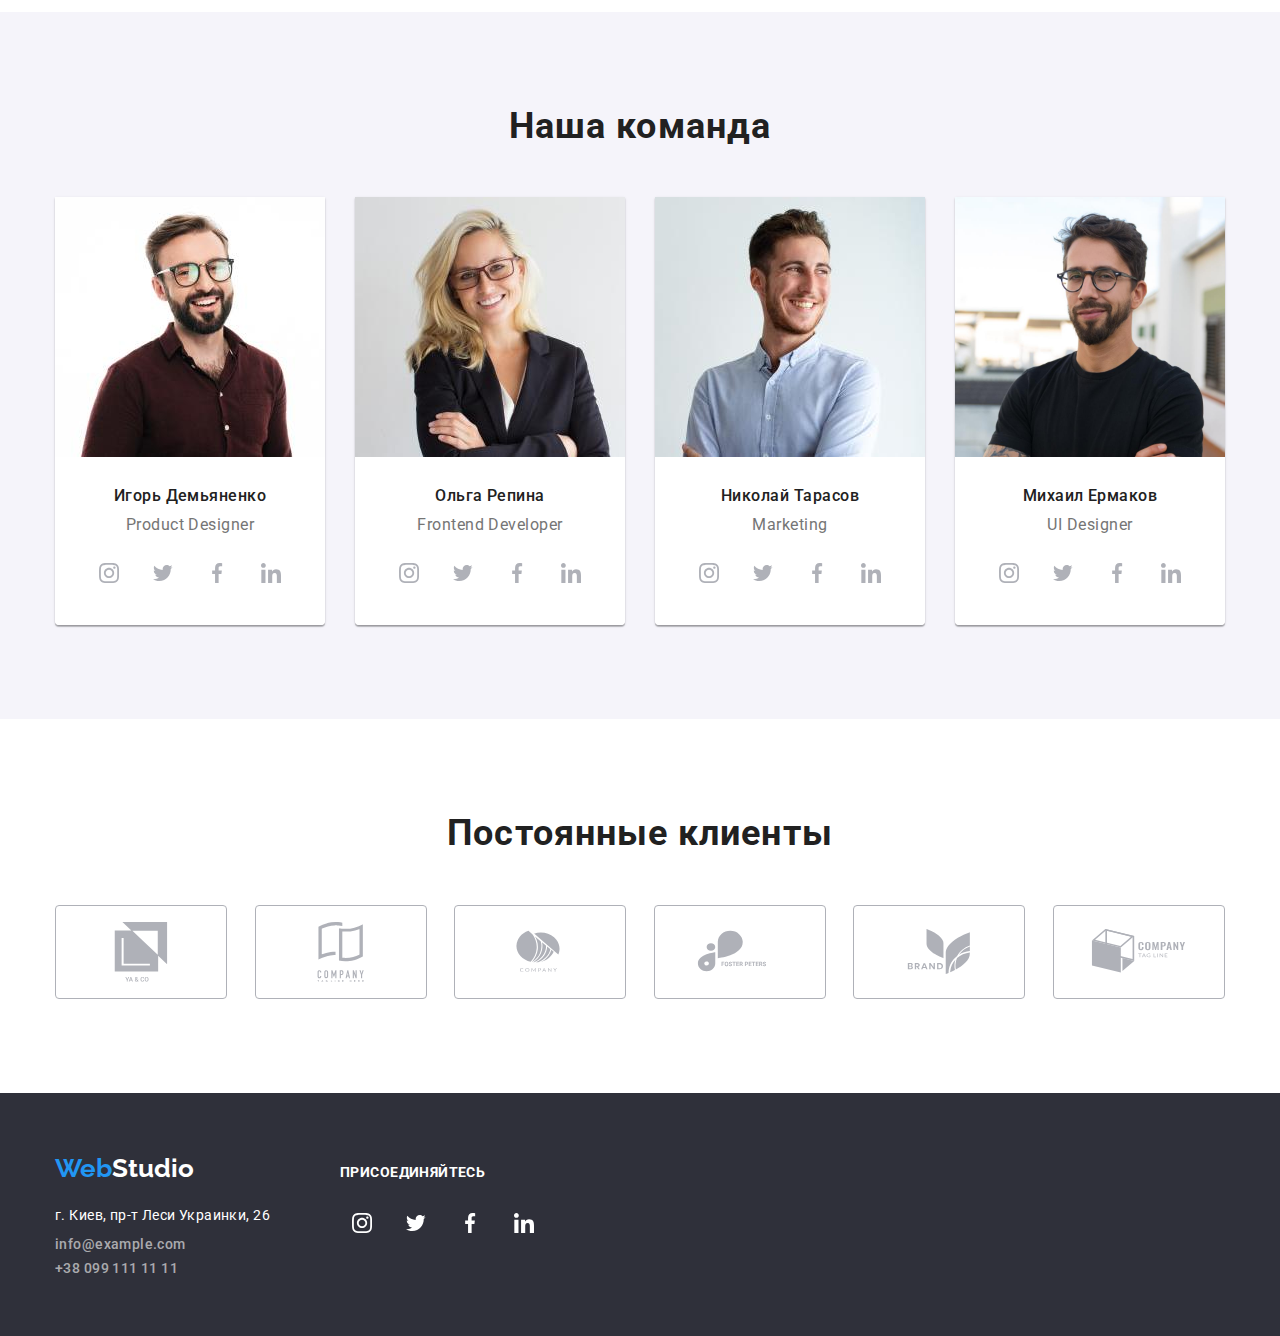
==== commit 8ac6d774: "Update index.html" ====
--- a/index.html
+++ b/index.html
@@ -30,7 +30,7 @@
           <ul class="nav-list">
             <li class="nav-list-item">
               
-              <a href="./index.html" class="nav-link menu current">Студия</a>
+              <a href="./index.html" class="nav-link current">Студия</a>
             </li>
             <li class="nav-list-item">
               <a href="./portfolio.html" class="nav-link">Портфолио</a>
@@ -126,6 +126,7 @@
 
       <section class="container">
         <h2 class="title">Чем мы занимаемся</h2>
+
         <ul class="title-list">
           <li>
           <div class="title-thumb">
@@ -142,16 +143,26 @@
           </li>
 
           <li>
+            <div class="title-thumb">
             <img
                 src="./images/img-02.jpg"
                 width="370"
                 alt="на фоне компьютера телефон"
             />
+            <div class="title-action">
+              <p>Мобильные приложения</p>
+            </div>
+            </div>
           </li>
 
           <li>
+            <div class="title-thumb">
              <img src="./images/img-03.jpg" width="370" alt="выбор цвета"
             /></a>
+            <div class="title-action">
+              <p>Дизайнерские решения</p>
+            </div>
+            </div>
           </li>
         </ul>
       </section>
--- a/css/styles.css
+++ b/css/styles.css
@@ -111,13 +111,13 @@
   
 
 }
-.nav-link.menu.current {
+.nav-link.current {
 
 position: relative;
 }
 
 
-.nav-link.menu.current::after {
+.nav-link.current::after {
 content: "";
 position: absolute;
 display:block;
@@ -283,10 +283,14 @@
   position: absolute;
 width: 370px;
 height: 70px;
-
-top: 1420px;
-display: flex;
+bottom: 0;
+
+
 background: rgba(47, 48, 58, 0.8);
+}
+
+.title-action p {
+  padding: 27px 0;
 font-family: Roboto;
 font-style: normal;
 font-weight: bold;
@@ -578,6 +582,61 @@
   margin-bottom: 30px;
 }
 
+
+
+
+
+
+.portfolio-thumb {
+  position: relative;
+ overflow: hidden;
+}
+ 
+.portfolio-overlay {
+  
+  position: absolute;
+  display: block;
+  top:0;
+  left: 0;
+  height: 100%;
+  width: 100%;
+ background: rgba(33, 150, 243, 0.9);
+ opacity: 0;
+
+
+ transform: translateY( 100%) ;
+ transition: transform 250ms cubic-bezier(0.4, 0, 0.2, 1);
+}
+
+.portfolio-item:hover .portfolio-overlay {
+  transform: translateY(0);
+  opacity: 1;
+}
+
+.portfolio-actions {
+  position:absolute;
+  display: block;
+  padding: 63px 24px;
+  width: 100%;
+  height: 100%;
+  top: 50px;
+  left: 50px; ;
+  transform: translate(-50px, -50px);
+
+
+  font-family: Roboto;
+font-style: normal;
+font-weight: normal;
+font-size: 18px;
+line-height: 1.55;
+
+letter-spacing: 0.03em;
+color: #FFFFFF;
+
+}
+
+
+
 .portfolio-content {
   padding: 20px 24px;
   background-color: var(--primary-bgc);
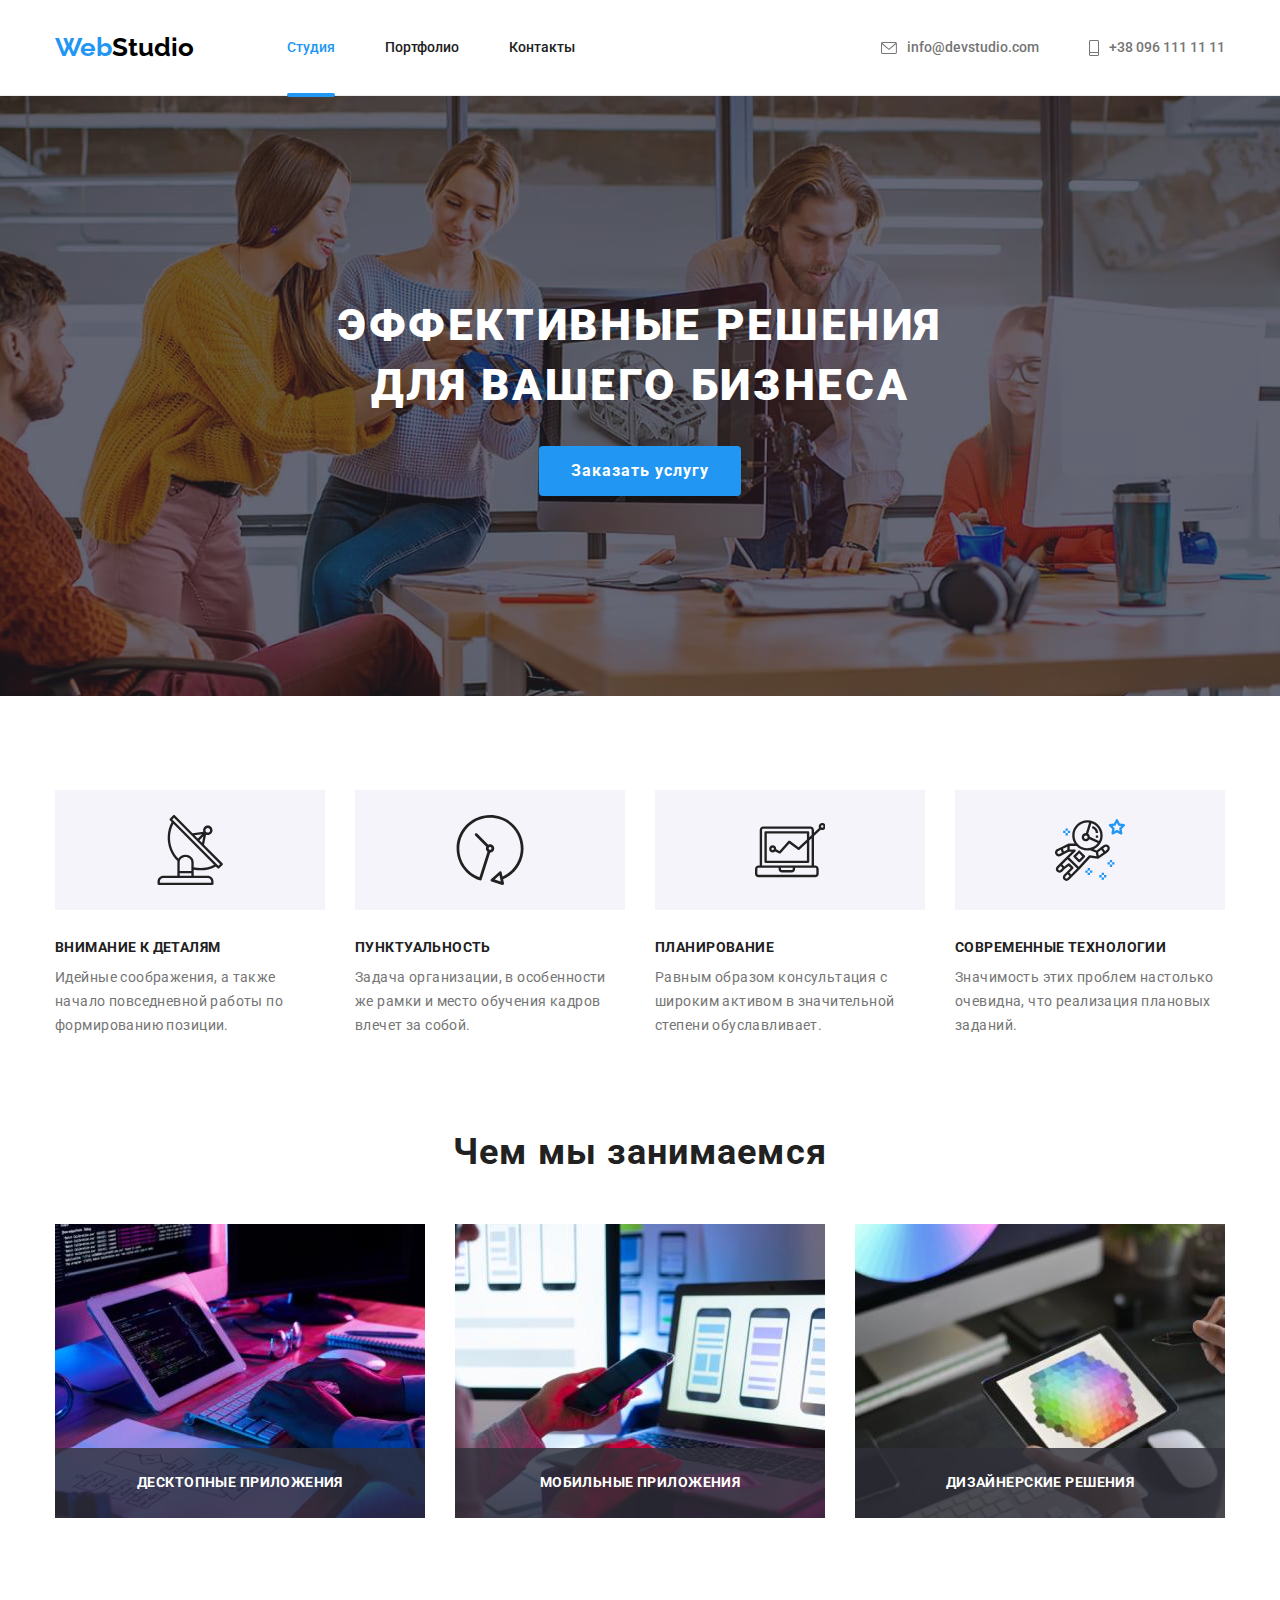
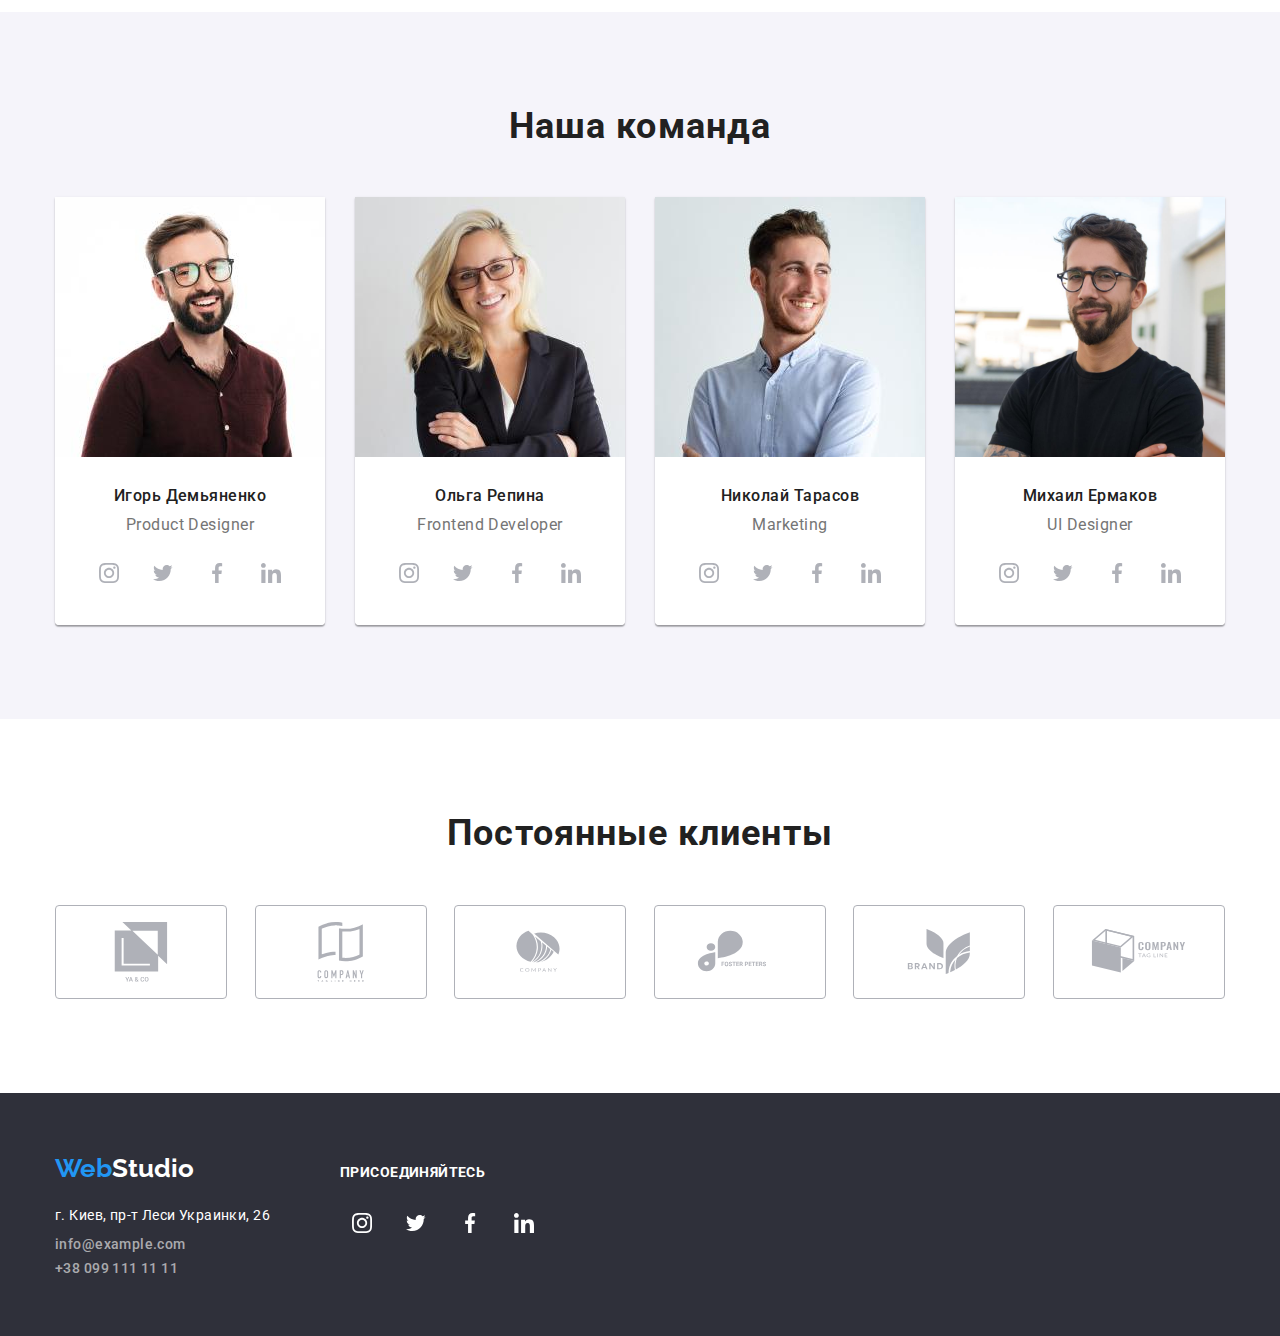
==== commit 47aeffe3: "Update index.html" ====
--- a/index.html
+++ b/index.html
@@ -70,8 +70,12 @@
           Эффективные решения <br />
           для вашего бизнеса
         </h1>
-        <button class="hero-button" type="button">Заказать услугу</button>
+        
+        <button class="hero-button" type="button" data-modal-open>Заказать услугу</button>
       </section>
+
+
+       
 
       <!-- Особенности-->
       <section class="section">
@@ -309,7 +313,7 @@
           
             <li class="client-item">
              <a href="" class="client-link"> 
-               <svg class="client-icon">
+               <svg class="client-icon"width="106" height="60">
                 <use class="client-icon-img" href="./images/symbol-defs.svg#icon-Union-1" ></use>
               </svg>
               </a>
@@ -317,32 +321,32 @@
 
              <li class="client-item">
              <a href="" class="client-link"> 
-               <svg class="client-icon">
-                <use class="" href="./images/symbol-defs.svg#icon-group-1" width="106" height="60"></use>
+               <svg class="client-icon"width="106" height="60">
+                <use class="" href="./images/symbol-defs.svg#icon-group-1" ></use>
               </svg>
               </a>
               </li>
 
             <li class="client-item">
              <a href="" class="client-link"> 
-               <svg class="client-icon">
-                <use class="" href="./images/symbol-defs.svg#icon-Logo" width="106" height="60"></use>
+               <svg class="client-icon"width="106" height="60">
+                <use class="" href="./images/symbol-defs.svg#icon-Logo"></use>
               </svg>
               </a>
               </li>
 
            <li class="client-item">
              <a href="" class="client-link"> 
-               <svg class="client-icon">
-                <use class="" href="./images/symbol-defs.svg#icon-Logo-1" width="106" height="60"></use>
+               <svg class="client-icon"width="106" height="60">
+                <use class="" href="./images/symbol-defs.svg#icon-Logo-1" ></use>
               </svg>
               </a>
               </li>
 
             <li class="client-item">
              <a href="" class="client-link"> 
-               <svg class="client-icon">
-                <use class="" href="./images/symbol-defs.svg#icon-Logo-2" width="106" height="60"></use>
+               <svg class="client-icon"width="106" height="60">
+                <use class="" href="./images/symbol-defs.svg#icon-Logo-2" ></use>
               </svg>
               </a>
               </li>
@@ -350,8 +354,8 @@
 
             <li class="client-item">
              <a href="" class="client-link"> 
-               <svg class="client-icon">
-                <use class="" href="./images/symbol-defs.svg#icon-Logo-3" width="106" height="60"></use>
+               <svg class="client-icon"width="106" height="60">
+                <use class="" href="./images/symbol-defs.svg#icon-Logo-3" ></use>
               </svg>
               </a>
               </li>
@@ -425,6 +429,18 @@
       </div>
       
     </footer>
+
+
+    <div class="backdrop is-hidden" data-modal>
+      <div class="modal">
+        <button class="modal-close" data-modal-close>
+          <svg width="30" height="30">
+            <use class="modal-icon" href="./images/symbol-defs-1.svg#icon-close-1"></use>
+          </svg>
+        </button>
+      </div>
+    </div>
+    <script src="./js/modal.js"></script>
   </body>
 </html>
 
--- a/css/styles.css
+++ b/css/styles.css
@@ -125,7 +125,7 @@
 height: 4px;
 top: 54px;
 
-background: #2196F3;
+background:var(--accent-color) ;
 border-radius: 2px;
 
 }
@@ -210,6 +210,8 @@
   background-color: var(--accent-color);
 }
 
+
+
 /* section */
 
 .section {
@@ -291,16 +293,16 @@
 
 .title-action p {
   padding: 27px 0;
-font-family: Roboto;
+
 font-style: normal;
 font-weight: bold;
 font-size: 14px;
-line-height: 16px;
+line-height: 1.14;
 text-align: center;
 letter-spacing: 0.03em;
 text-transform: uppercase;
 
-color: #FFFFFF;
+color: var(--primary-bgc);
 }
 
 /*наша команда */
@@ -662,3 +664,56 @@
   line-height: 1.87;
   letter-spacing: 0.03em;
 }
+
+/*модалка*/
+
+.backdrop {
+  position: fixed;
+  top: 0;
+  left: 0;
+  width: 100%;
+  height: 100%;
+  background: rgba(0, 0, 0, 0.2);
+  opacity: 1;
+}
+
+.backdrop.is-hidden {
+opacity: 0;
+pointer-events: none;
+}
+
+.modal {
+  position: relative;
+  top: 50%;
+  left: 50%;
+  transform: translate(-50%,-50%);
+  width: 528px;
+  height: 581px;
+opacity: 1;
+
+  background: #FFFFFF;
+  box-shadow: 0px 1px 3px rgba(0, 0, 0, 0.12), 0px 1px 1px rgba(0, 0, 0, 0.14), 0px 2px 1px rgba(0, 0, 0, 0.2);
+  border-radius: 4px;
+
+}
+.modal-close{
+  position: absolute;
+  padding: 0 0;
+  top: 0;
+   right: 0;
+  display: flex;
+  align-items: center;
+  border: none;
+  color: #ffffff;
+  
+ 
+}
+
+.modal-icon {
+  position: absolute;
+
+  background: #FFFFFF;
+  border: 1px solid rgba(0, 0, 0, 0.1);
+  box-sizing: border-box;
+
+}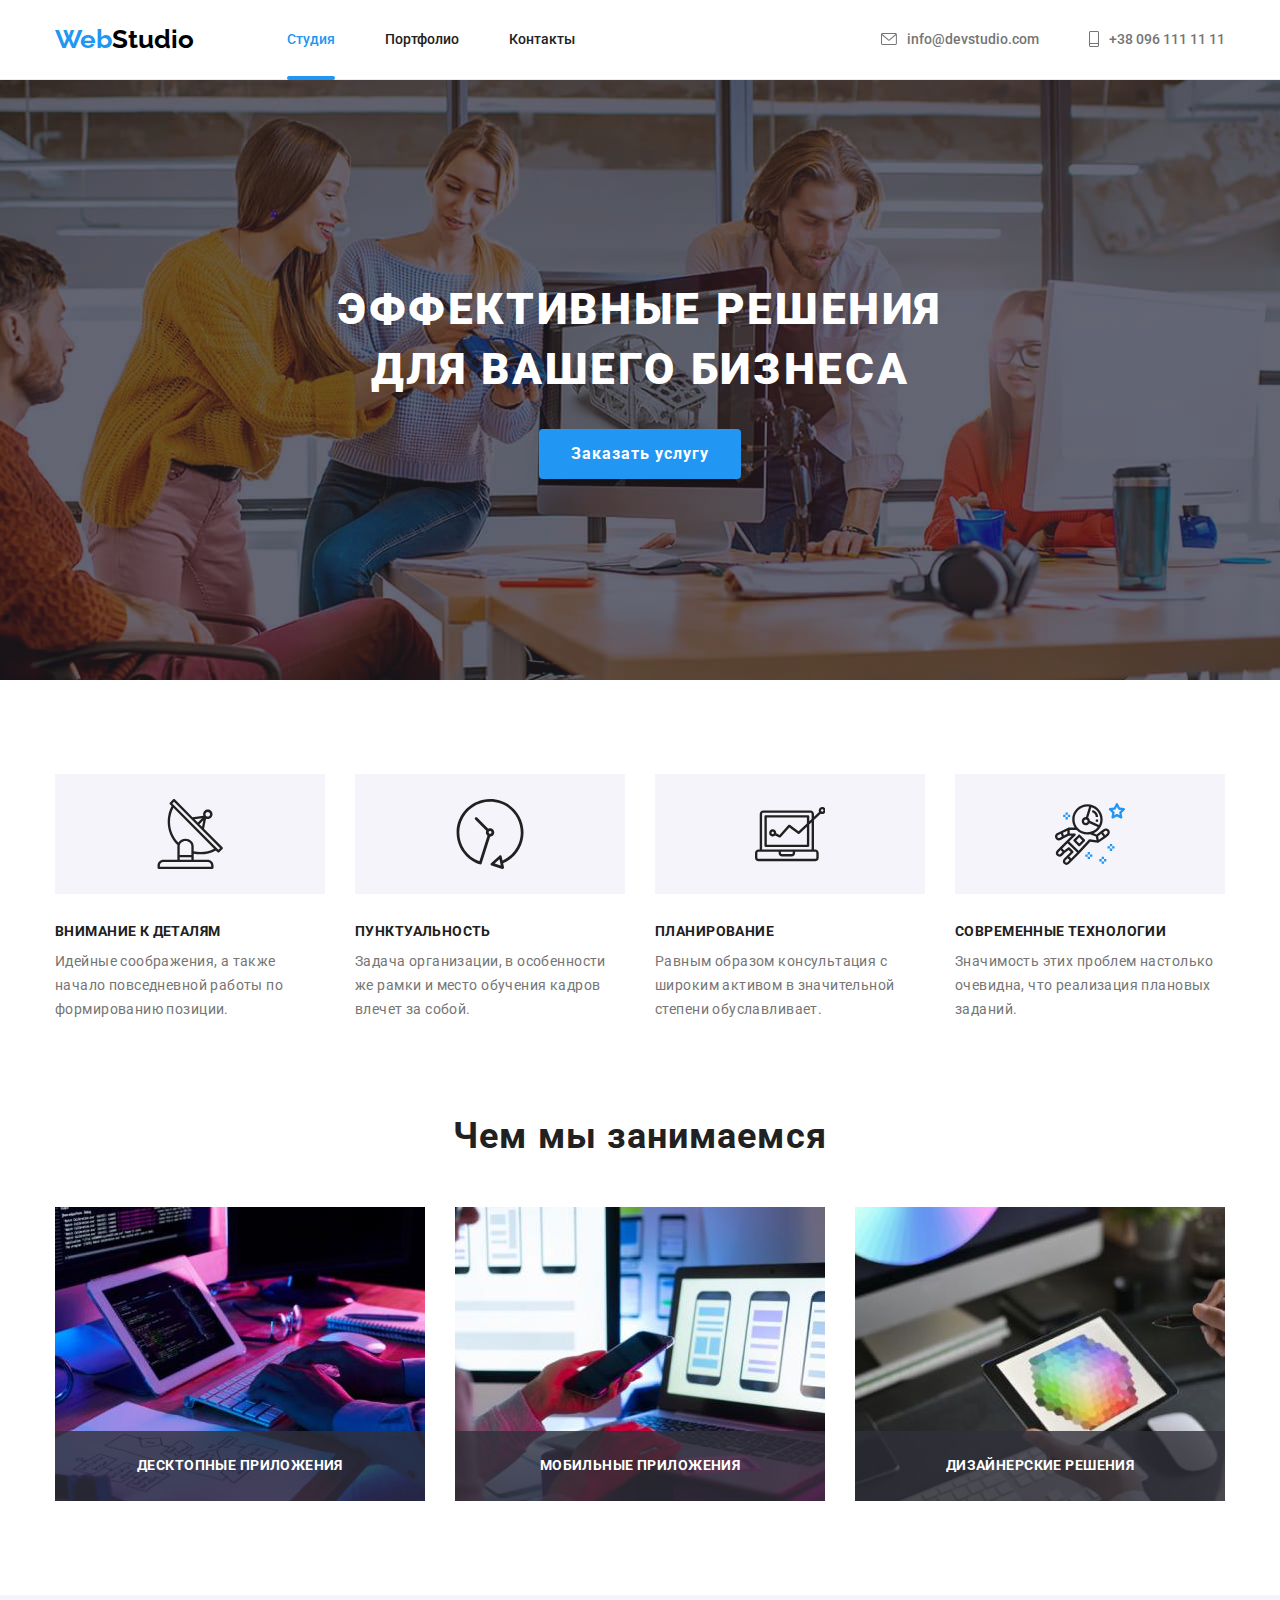
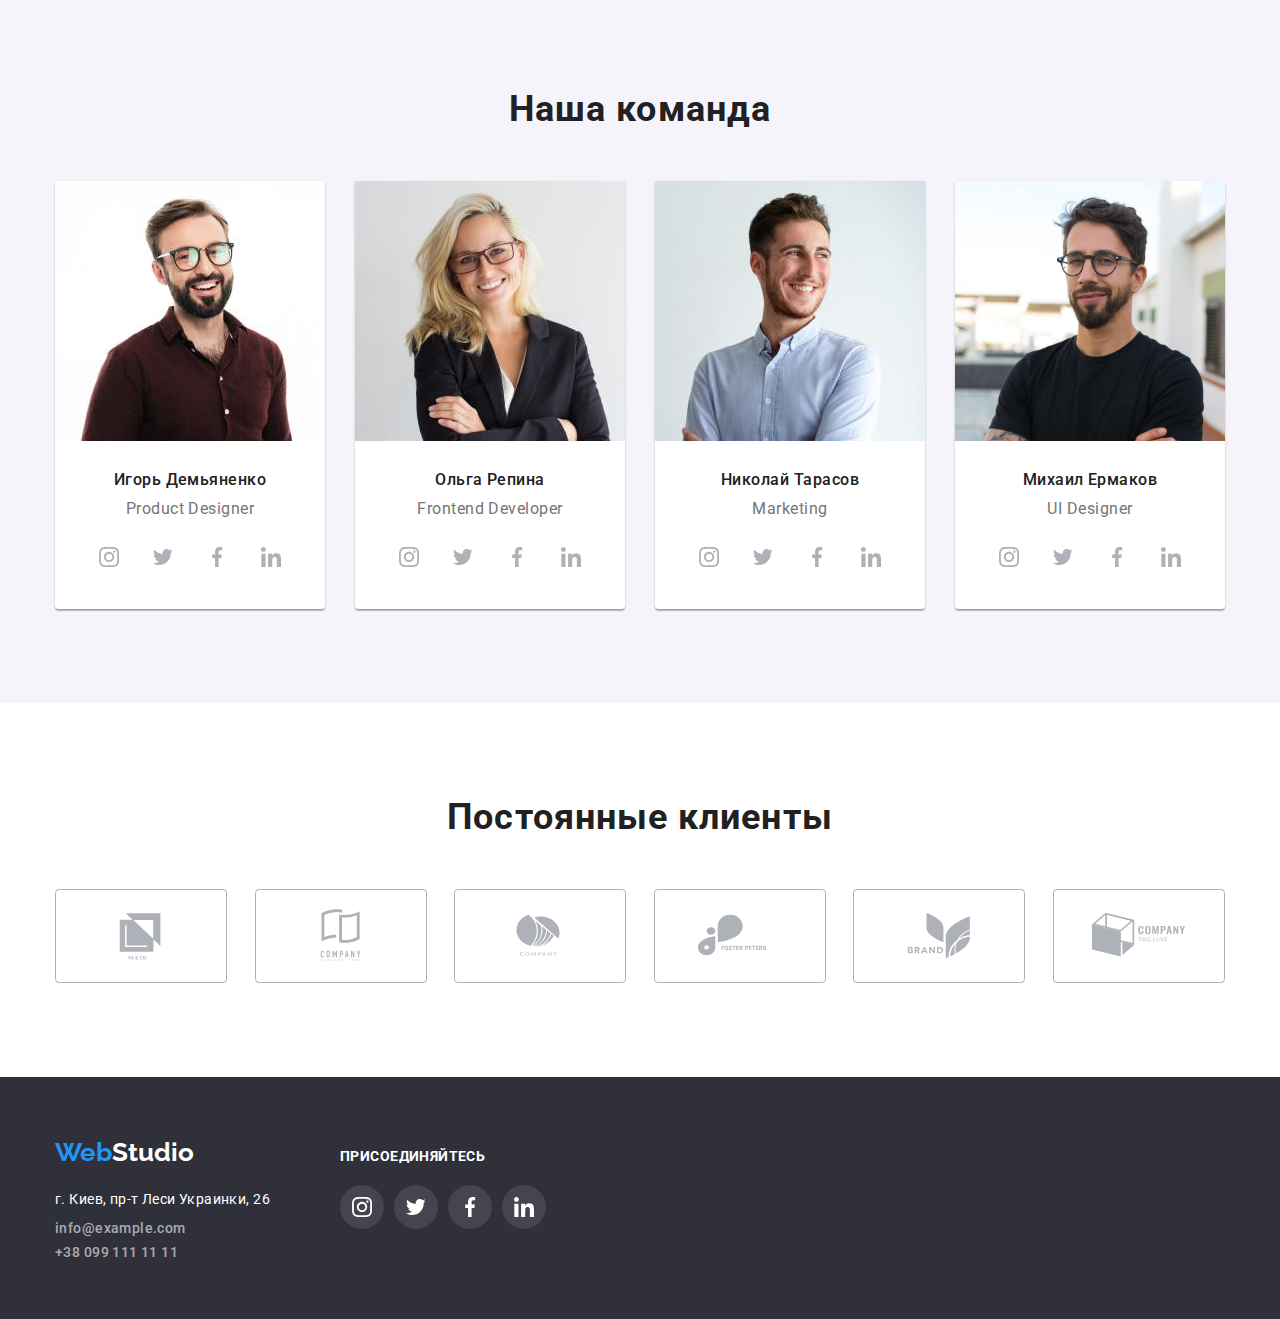
==== commit 6e590468: "Update index.html" ====
--- a/index.html
+++ b/index.html
@@ -132,8 +132,8 @@
         <h2 class="title">Чем мы занимаемся</h2>
 
         <ul class="title-list">
-          <li>
-          <div class="title-thumb">
+          <li class="title-thumb">
+          
               <img
                 src="./images/img-01.jpg"
                 width="370"
@@ -143,11 +143,11 @@
               <p>Десктопные приложения</p>
             </div>
             
-          </div>
+          
           </li>
 
-          <li>
-            <div class="title-thumb">
+          <li class="title-thumb">
+           
             <img
                 src="./images/img-02.jpg"
                 width="370"
@@ -156,17 +156,17 @@
             <div class="title-action">
               <p>Мобильные приложения</p>
             </div>
-            </div>
+            
           </li>
 
-          <li>
-            <div class="title-thumb">
+          <li class="title-thumb">
+           
              <img src="./images/img-03.jpg" width="370" alt="выбор цвета"
             /></a>
             <div class="title-action">
               <p>Дизайнерские решения</p>
             </div>
-            </div>
+           
           </li>
         </ul>
       </section>
@@ -313,23 +313,23 @@
           
             <li class="client-item">
              <a href="" class="client-link"> 
-               <svg class="client-icon"width="106" height="60">
-                <use class="client-icon-img" href="./images/symbol-defs.svg#icon-Union-1" ></use>
+               <svg class="client-icon">
+                <use class="client-icon-img" href="./images/symbol-defs.svg#icon-Logo-union" ></use>
               </svg>
               </a>
               </li>
 
              <li class="client-item">
              <a href="" class="client-link"> 
-               <svg class="client-icon"width="106" height="60">
-                <use class="" href="./images/symbol-defs.svg#icon-group-1" ></use>
+               <svg class="client-icon">
+                <use class="" href="./images/symbol-defs.svg#icon-Logo-group-1" ></use>
               </svg>
               </a>
               </li>
 
             <li class="client-item">
              <a href="" class="client-link"> 
-               <svg class="client-icon"width="106" height="60">
+               <svg class="client-icon">
                 <use class="" href="./images/symbol-defs.svg#icon-Logo"></use>
               </svg>
               </a>
@@ -337,7 +337,7 @@
 
            <li class="client-item">
              <a href="" class="client-link"> 
-               <svg class="client-icon"width="106" height="60">
+               <svg class="client-icon">
                 <use class="" href="./images/symbol-defs.svg#icon-Logo-1" ></use>
               </svg>
               </a>
@@ -345,7 +345,7 @@
 
             <li class="client-item">
              <a href="" class="client-link"> 
-               <svg class="client-icon"width="106" height="60">
+               <svg class="client-icon">
                 <use class="" href="./images/symbol-defs.svg#icon-Logo-2" ></use>
               </svg>
               </a>
@@ -354,7 +354,7 @@
 
             <li class="client-item">
              <a href="" class="client-link"> 
-               <svg class="client-icon"width="106" height="60">
+               <svg class="client-icon">
                 <use class="" href="./images/symbol-defs.svg#icon-Logo-3" ></use>
               </svg>
               </a>
@@ -433,15 +433,17 @@
 
     <div class="backdrop is-hidden" data-modal>
       <div class="modal">
-        <button class="modal-close" data-modal-close>
-          <svg width="30" height="30">
-            <use class="modal-icon" href="./images/symbol-defs-1.svg#icon-close-1"></use>
+        <div class="close">
+         <button class="modal-close" data-modal-close>
+          <svg class="modal-icon">
+            <use href="./images/symbol-defs.svg#icon-close" ></use>
           </svg>
-        </button>
+         </button>
+        </div>
       </div>
     </div>
-    <script src="./js/modal.js"></script>
+    <script src="./modal.js"></script>
   </body>
 </html>
 
-  + --- a/css/styles.css
+++ b/css/styles.css
@@ -11,6 +11,10 @@
   --border-header: #ececec;
   --hero-bgc: rgba(47, 48, 58, 0.4);
   --white-grau:rgba(255, 255, 255, 0.6);
+  --title-grau: rgba(47, 48, 58, 0.8);
+  --backdrop: rgba(0, 0, 0, 0.2);
+  --portfolio-overlay:rgba(33, 150, 243, 0.9);
+  --social-footer: rgba(255, 255, 255, 0.1);
 }
 
 body {
@@ -70,7 +74,7 @@
 /* шапка */
 .header {
   border-bottom: 1px solid var(--border-header);
-  padding: 32px 0;
+ 
 }
 
 .main-nav {
@@ -99,7 +103,10 @@
   margin-left: auto;
   display: flex;
   align-items: center;
-}
+  
+}
+
+
 
 .nav-list-item:not(:last-child),
 .info-list-item:not(:last-child) {
@@ -108,25 +115,26 @@
 
 .nav-link {
   color: var(--primary-text-color);
-  
-
-}
+  padding: 32px 0;
+  display: block;
+  transition: color 250ms cubic-bezier(0.4, 0, 0.2, 1);
+}
+
 .nav-link.current {
-
-position: relative;
+  position: relative;
 }
 
 
 .nav-link.current::after {
-content: "";
-position: absolute;
-display:block;
-width: 100%;
-height: 4px;
-top: 54px;
-
-background:var(--accent-color) ;
-border-radius: 2px;
+  content: "";
+  position: absolute;
+  display:block;
+  width: 100%;
+  height: 4px;
+  bottom: -1px;
+
+  background:var(--accent-color) ;
+  border-radius: 2px;
 
 }
 
@@ -136,15 +144,18 @@
   color: var(--title-color);
   align-items: center;
   display: flex;
-}
-
-.nav-list :hover,
-.nav-list :focus {
+  transition: color 250ms cubic-bezier(0.4, 0, 0.2, 1);
+
+}
+
+.nav-link:hover,
+.nav-link:focus {
   color: var(--accent-color);
-}
-
-.info-link :hover,
-.info-link :focus {
+  
+}
+
+.info-link:hover,
+.info-link:focus {
   color: var(--accent-color);
   text-decoration: none;
 }
@@ -202,6 +213,8 @@
   font-size: 16px;
   line-height: 1.87;
   cursor: pointer;
+  transition: color 250ms cubic-bezier(0.4, 0, 0.2, 1),
+  background-color 250ms cubic-bezier(0.4, 0, 0.2, 1);
 }
 
 .hero .hero-button:focus,
@@ -278,31 +291,28 @@
   padding-bottom: 94px;
 }
 .title-thumb {
-position: relative;
+  position: relative;
 
 }
 .title-action {
-  position: absolute;
-width: 370px;
-height: 70px;
-bottom: 0;
-
-
-background: rgba(47, 48, 58, 0.8);
+   position: absolute;
+   width: 100%;
+   bottom: 0;
+   padding: 27px 0;
+  
+   background: var(--title-grau) ;
 }
 
 .title-action p {
-  padding: 27px 0;
-
-font-style: normal;
-font-weight: bold;
-font-size: 14px;
-line-height: 1.14;
-text-align: center;
-letter-spacing: 0.03em;
-text-transform: uppercase;
-
-color: var(--primary-bgc);
+  font-style: normal;
+  font-weight: bold;
+  font-size: 14px;
+  line-height: 1.14;
+  text-align: center;
+  letter-spacing: 0.03em;
+  text-transform: uppercase;
+
+  color: var(--primary-bgc);
 }
 
 /*наша команда */
@@ -370,6 +380,7 @@
   height: 44px;
   border-radius: 50%;
   background-color: var(--primary-bgc);
+  transition: background-color 250ms cubic-bezier(0.4, 0, 0.2, 1),fill 250ms cubic-bezier(0.4, 0, 0.2, 1);
 }
 
 .social-team {
@@ -413,21 +424,19 @@
   border: 1px solid var(--button-bgc);
   justify-content: center;
   align-items: center;
+  fill:var(--button-bgc);
+  transition: fill 250ms cubic-bezier(0.4, 0, 0.2, 1), border 250ms cubic-bezier(0.4, 0, 0.2, 1);
 }
 
 .client-icon {
   width: 106px;
   height: 60px;
-  fill: currentColor;
-  color: #afb1b8;
-}
-.client-link:hover .client-icon {
-   fill: var(--accent-color);
-   
-}
+}
+
 
 .client-link:hover{
   border: 1px solid var(--accent-color);
+   fill: var(--accent-color);
 }
 /* Футер  */
 
@@ -458,7 +467,18 @@
   color: var( --white-grau);
   text-decoration: none;
   font-style: normal;
-}
+  transition: color 250ms cubic-bezier(0.4, 0, 0.2, 1);
+}
+
+
+.footer-address-navigate:hover,
+.footer-address-navigate:focus {
+  color: var(--accent-color);
+  text-decoration: none;
+
+}
+
+
 .footer-container {
   display: flex;
   align-items: baseline;
@@ -507,7 +527,8 @@
   width: 100%;
   height: 100%;
   border-radius: 50%;
-  background: var(--primary-bgc)10;
+  background: var(--social-footer);
+  transition: background-color 250ms cubic-bezier(0.4, 0, 0.2, 1);
 }
 .social-footer-item:not(:last-child) {
   margin-right: 10px;
@@ -536,7 +557,9 @@
   color: var(--primary-text-color);
   font-style: normal;
   text-align: center;
-}
+  transition: background-color 250ms cubic-bezier(0.4, 0, 0.2, 1), box-shadow 250ms cubic-bezier(0.4, 0, 0.2, 1),color 250ms cubic-bezier(0.4, 0, 0.2, 1);
+}
+
 .filter-item:not(:last-child) {
   margin-right: 8px;
 }
@@ -567,6 +590,7 @@
 }
 .portfolio-link {
   display: block;
+  transition: box-shadow 250ms cubic-bezier(0.4, 0, 0.2, 1);
 }
 
 
@@ -586,12 +610,9 @@
 
 
 
-
-
-
 .portfolio-thumb {
   position: relative;
- overflow: hidden;
+  overflow: hidden;
 }
  
 .portfolio-overlay {
@@ -602,15 +623,15 @@
   left: 0;
   height: 100%;
   width: 100%;
- background: rgba(33, 150, 243, 0.9);
- opacity: 0;
+  background: var(--portfolio-overlay);
+  opacity: 0;
 
 
  transform: translateY( 100%) ;
  transition: transform 250ms cubic-bezier(0.4, 0, 0.2, 1);
 }
 
-.portfolio-item:hover .portfolio-overlay {
+.portfolio-link:hover .portfolio-overlay {
   transform: translateY(0);
   opacity: 1;
 }
@@ -627,13 +648,13 @@
 
 
   font-family: Roboto;
-font-style: normal;
-font-weight: normal;
-font-size: 18px;
-line-height: 1.55;
-
-letter-spacing: 0.03em;
-color: #FFFFFF;
+  font-style: normal;
+  font-weight: normal;
+  font-size: 18px;
+  line-height: 1.55;
+
+  letter-spacing: 0.03em;
+  color: var(--primary-bgc);
 
 }
 
@@ -673,47 +694,63 @@
   left: 0;
   width: 100%;
   height: 100%;
-  background: rgba(0, 0, 0, 0.2);
+  background:var(--backdrop) ;
   opacity: 1;
+
+  transition: opacity 250ms cubic-bezier(0.4, 0, 0.2, 1);
 }
 
 .backdrop.is-hidden {
-opacity: 0;
-pointer-events: none;
+  opacity: 0;
+  pointer-events: none;
+}
+
+.backdrop.is-hidden .modal {
+  transform: translate(-50%,-50%) scale(0.9);
+
 }
 
 .modal {
+  padding: 8px;
   position: relative;
   top: 50%;
   left: 50%;
-  transform: translate(-50%,-50%);
+  transform: translate(-50%,-50%) scale(1);
   width: 528px;
   height: 581px;
-opacity: 1;
-
-  background: #FFFFFF;
+
+
+  transition: transform  250ms cubic-bezier(0.4, 0, 0.2, 1);
+  background: var(--primary-bgc);
   box-shadow: 0px 1px 3px rgba(0, 0, 0, 0.12), 0px 1px 1px rgba(0, 0, 0, 0.14), 0px 2px 1px rgba(0, 0, 0, 0.2);
   border-radius: 4px;
 
 }
+.close {
+   
+   display: flex;
+   justify-content: flex-end;
+   align-items: center;
+  
+}
+
+
+
 .modal-close{
-  position: absolute;
-  padding: 0 0;
-  top: 0;
-   right: 0;
-  display: flex;
-  align-items: center;
-  border: none;
-  color: #ffffff;
-  
+
+   width: 30px;
+   height: 30px;
+    
+   border-radius: 50%;
+   color: var(--primary-bgc);
+   background: var(--primary-bgc);
+   border: 1px solid rgba(0, 0, 0, 0.1);
+   box-sizing: border-box;
  
 }
 
 .modal-icon {
-  position: absolute;
-
-  background: #FFFFFF;
-  border: 1px solid rgba(0, 0, 0, 0.1);
-  box-sizing: border-box;
-
+   width: 11px;
+   height: 11px;
+   fill: var(--title-text-color);
 }